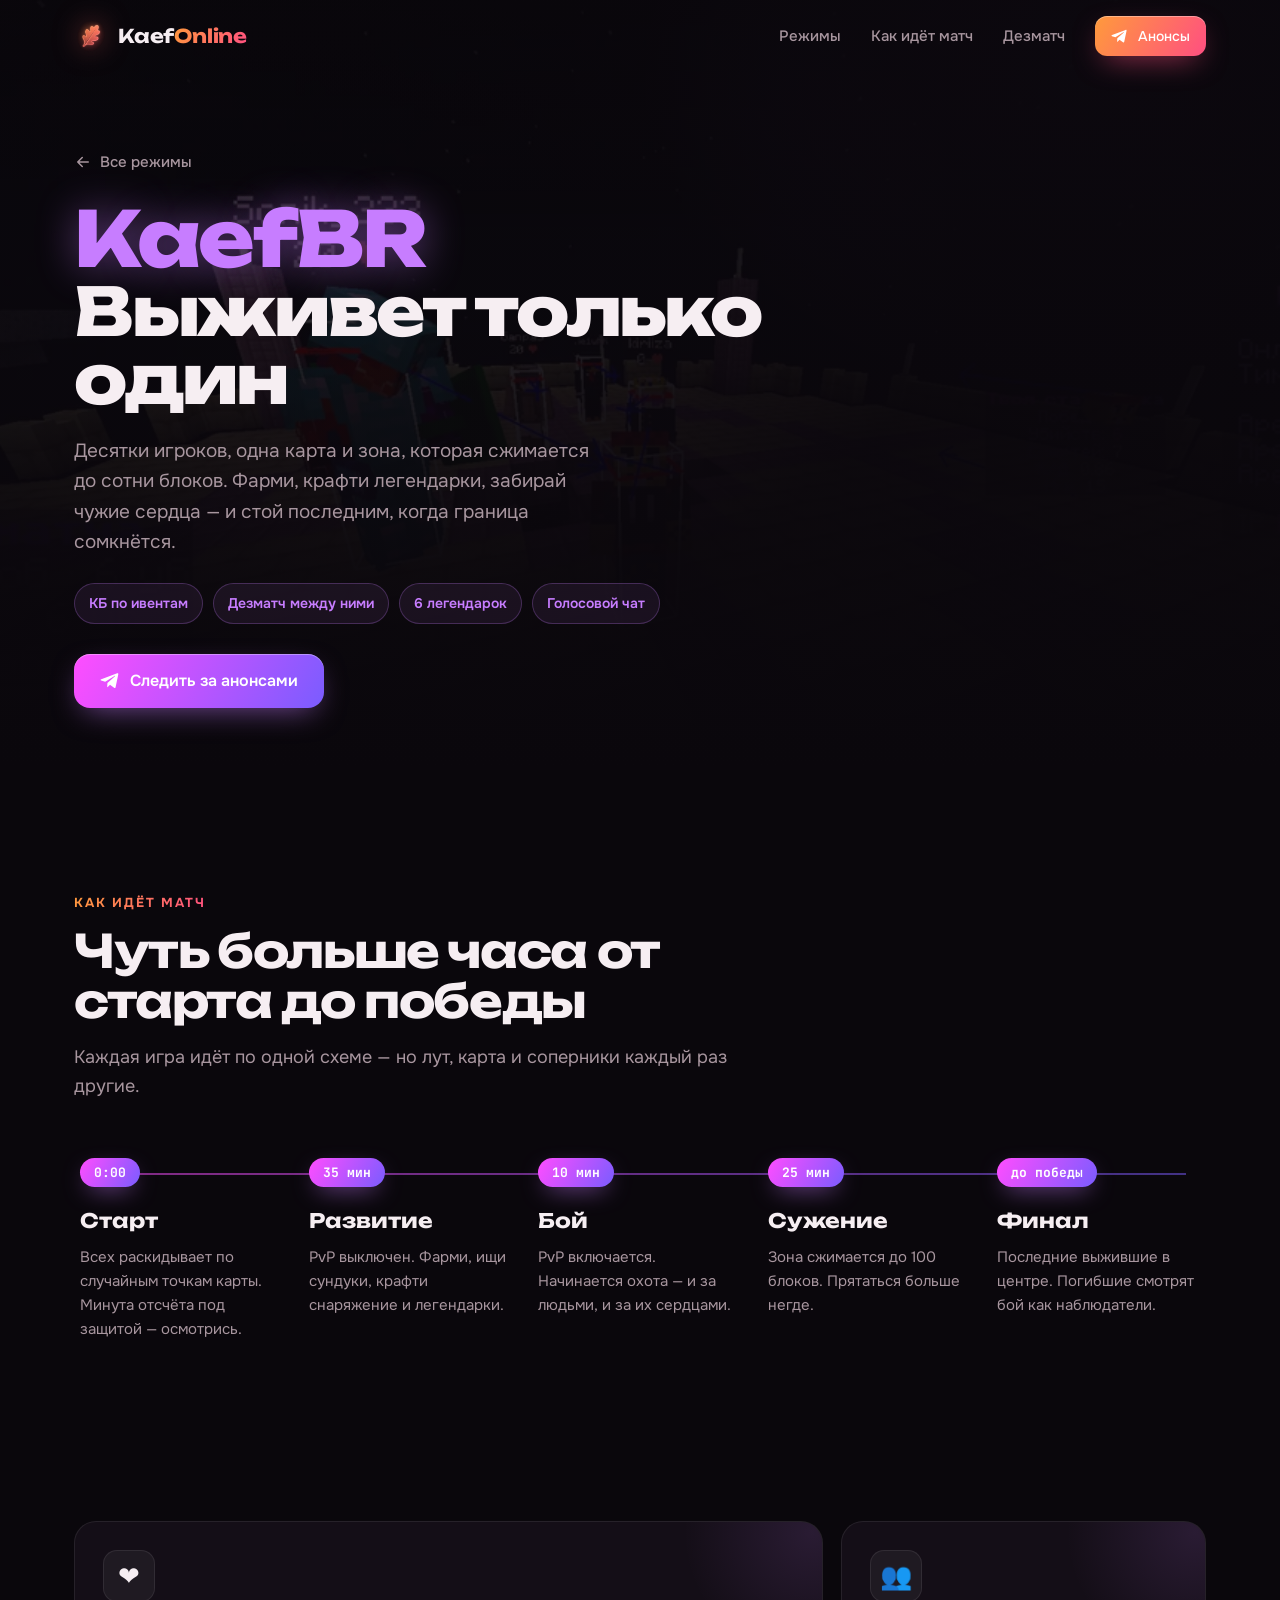
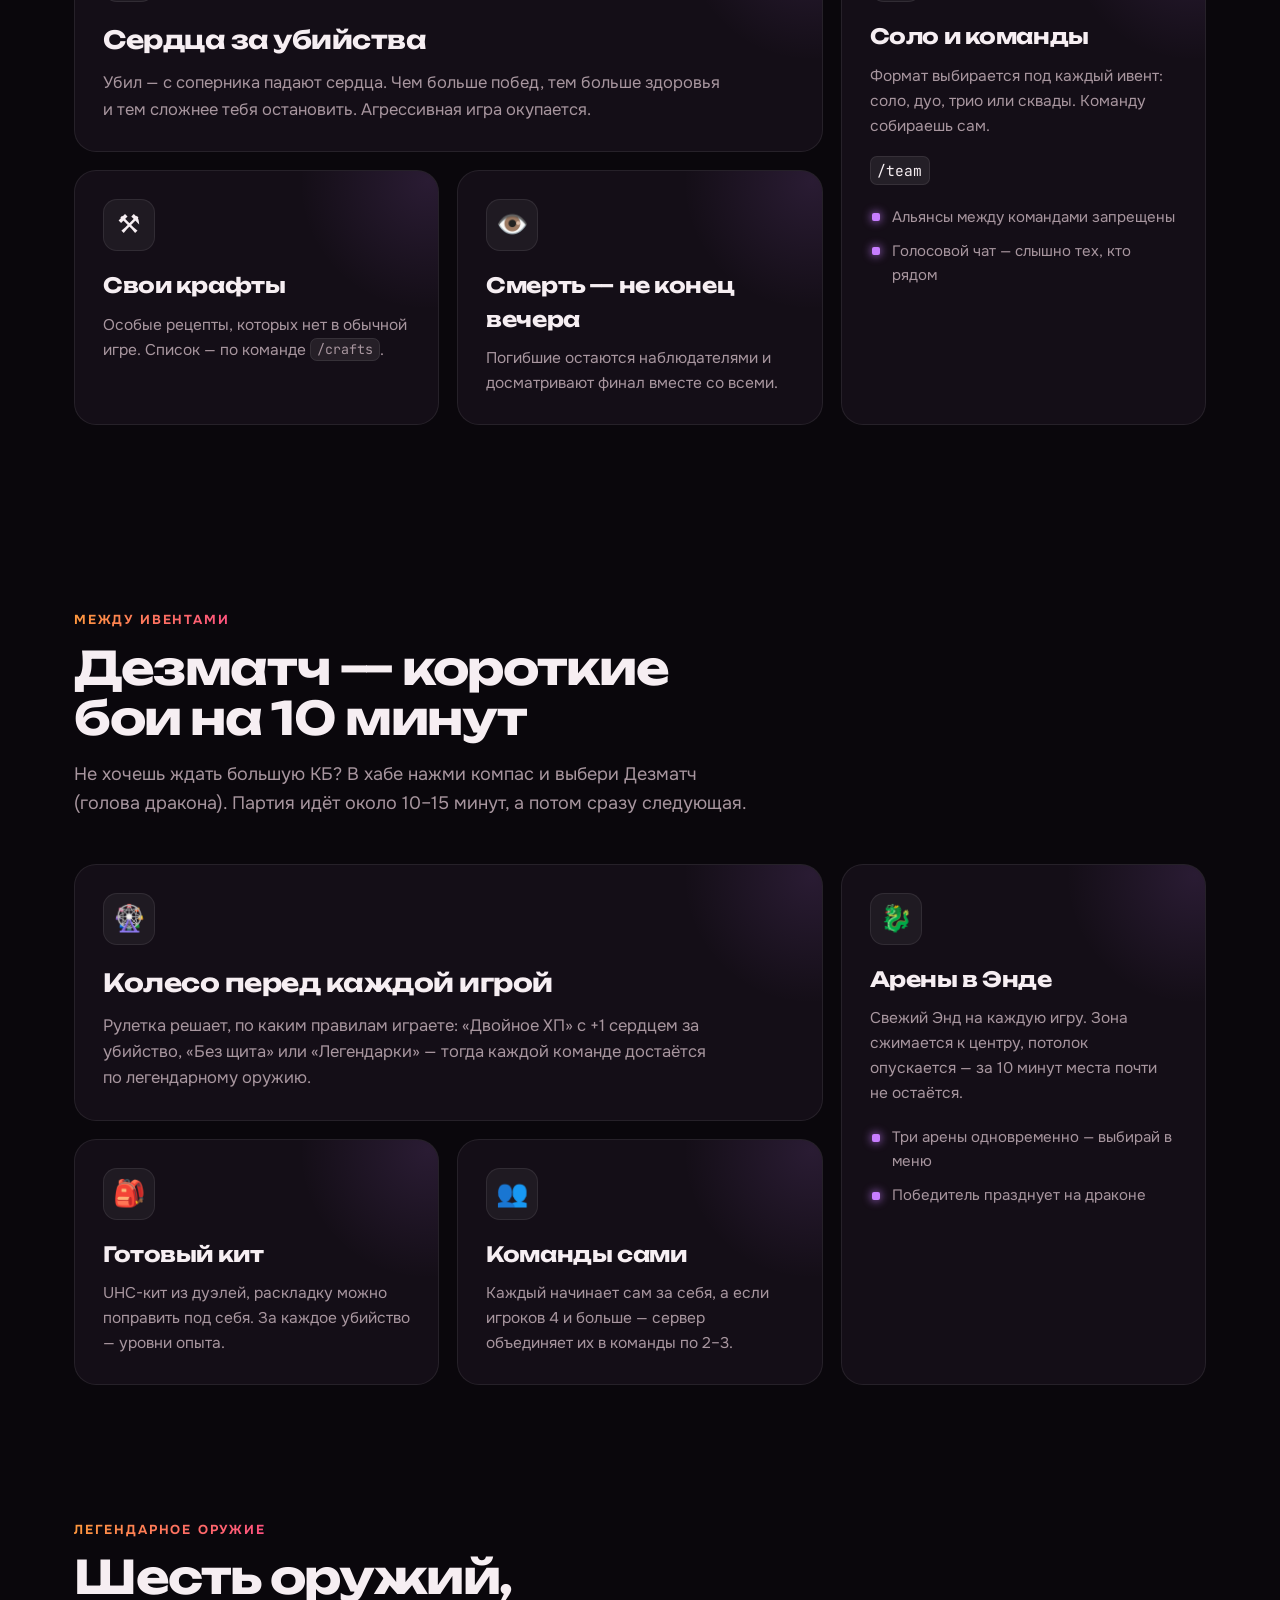
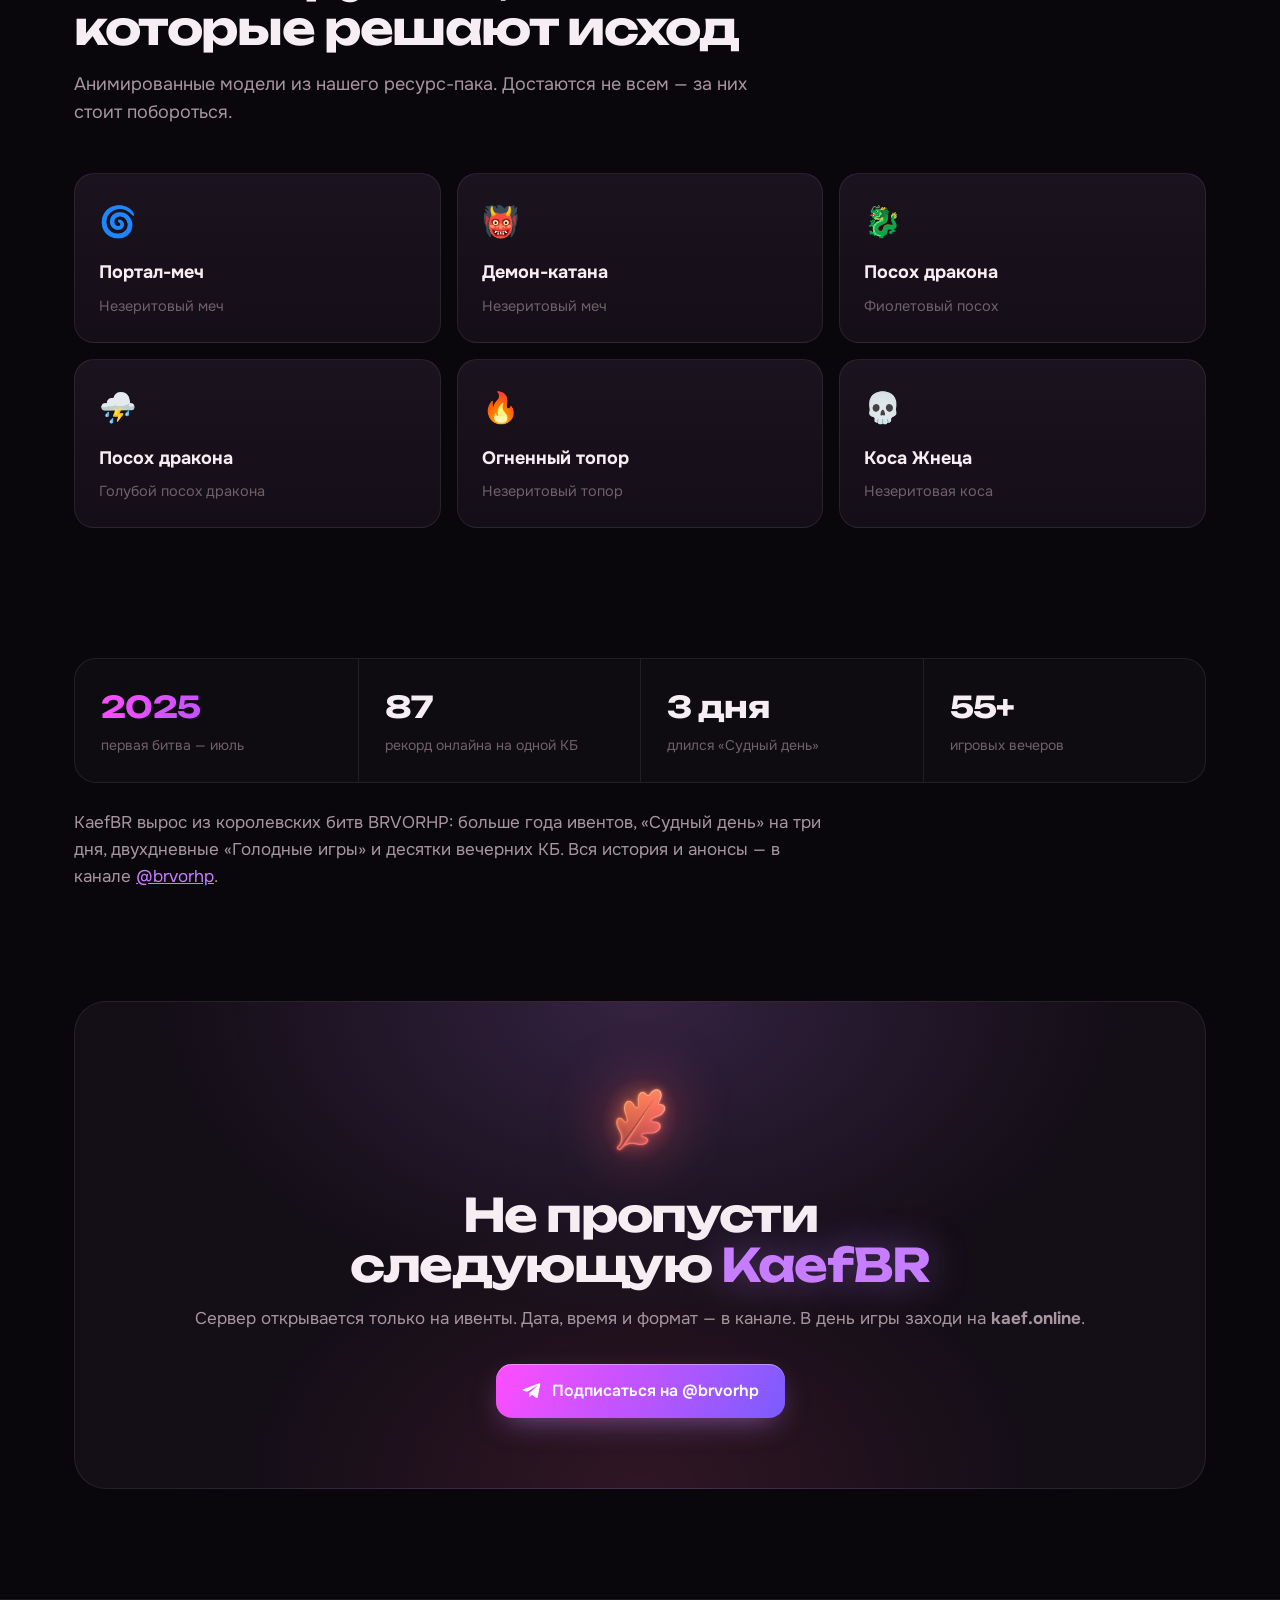
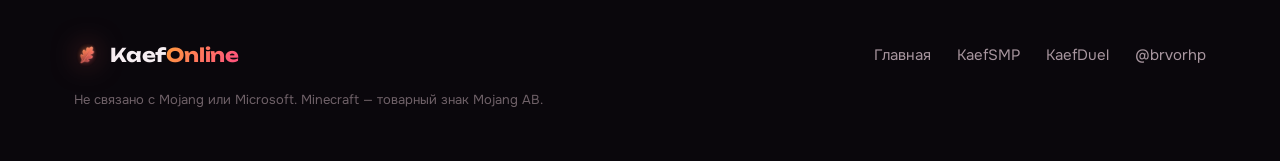
==== br.html @ d85deccd "Add KaefOnline site: home, SMP, Duel and BR pages Co-Authored-By: Claude Opus 5.5 <noreply@anthropic" ====
<!doctype html>
<html lang="ru">
<head>
<meta charset="utf-8">
<meta name="viewport" content="width=device-width, initial-scale=1, viewport-fit=cover">
<title>KaefBR — королевская битва · KaefOnline</title>
<meta name="description" content="KaefBR — королевская битва KaefOnline: десятки игроков, сужающаяся зона, сердца за убийства, легендарное оружие и свои крафты. Только по ивентам, анонсы в @brvorhp.">
<meta name="theme-color" content="#0a070c">
<meta property="og:title" content="KaefBR — королевская битва">
<meta property="og:description" content="Десятки игроков, сужающаяся зона, легендарное оружие. Анонсы ивентов в @brvorhp.">
<meta property="og:url" content="https://kaef.online/br.html">
<meta property="og:image" content="https://kaef.online/assets/shot-br.webp">
<link rel="icon" type="image/png" sizes="64x64" href="assets/favicon.png">
<link rel="apple-touch-icon" href="assets/apple-touch-icon.png">
<link rel="preconnect" href="https://fonts.googleapis.com">
<link rel="preconnect" href="https://fonts.gstatic.com" crossorigin>
<link href="https://fonts.googleapis.com/css2?family=Onest:wght@400;500;600;700&family=Unbounded:wght@500;700;800&family=JetBrains+Mono:wght@500;700&display=swap" rel="stylesheet">
<link rel="stylesheet" href="assets/site.css?v=5">
<link rel="stylesheet" href="assets/mode.css?v=5">
</head>
<body class="br-page">

<svg width="0" height="0" style="position:absolute" aria-hidden="true">
  <defs>
    <symbol id="i-tg" viewBox="0 0 24 24"><path fill="currentColor" d="M21.9 4.3 18.7 19.4c-.2 1-.9 1.3-1.8.8l-4.9-3.6-2.4 2.3c-.3.3-.5.5-1 .5l.3-5 9.1-8.2c.4-.4-.1-.6-.6-.2L6.2 13 1.4 11.5c-1-.3-1-1 .2-1.5L20.6 2.7c.9-.3 1.6.2 1.3 1.6Z"/></symbol>
    <symbol id="i-back" viewBox="0 0 24 24"><path fill="none" stroke="currentColor" stroke-width="2" stroke-linecap="round" stroke-linejoin="round" d="M19 12H5M11 6l-6 6 6 6"/></symbol>
  </defs>
</svg>

<header class="top">
  <div class="wrap">
    <a class="brand" href="./"><img src="assets/leaf-256.webp" alt="" width="34" height="34"><span class="bw">Kaef<span>Online</span></span></a>
    <nav class="nav">
      <a href="./#modes">Режимы</a>
      <a href="#match">Как идёт матч</a>
      <a href="#deathmatch">Дезматч</a>
      <a class="btn small" href="https://t.me/brvorhp"><svg><use href="#i-tg"/></svg>Анонсы</a>
    </nav>
  </div>
</header>

<main>
  <section class="mp-hero">
    <div class="mp-hero-bg" aria-hidden="true"><img src="assets/shot-br.webp" alt=""></div>
    <div class="wrap">
      <a class="back rv" href="./"><svg><use href="#i-back"/></svg>Все режимы</a>
      <h1 class="rv d1"><span class="mp-word">KaefBR</span><br>Выживет только один</h1>
      <p class="lead rv d2">Десятки игроков, одна карта и зона, которая сжимается до сотни блоков. Фарми, крафти легендарки, забирай чужие сердца — и стой последним, когда граница сомкнётся.</p>
      <div class="mp-badges rv d3">
        <span>КБ по ивентам</span><span>Дезматч между ними</span><span>6 легендарок</span><span>Голосовой чат</span>
      </div>
      <div class="cta-row hero-cta rv d4">
        <a class="btn mp-btn" href="https://t.me/brvorhp"><svg><use href="#i-tg"/></svg>Следить за анонсами</a>
      </div>
    </div>
  </section>

  <section class="mp-feats" id="match">
    <div class="wrap">
      <div class="sec-head rv">
        <span class="kicker">Как идёт матч</span>
        <h2>Чуть больше часа от старта до победы</h2>
        <p>Каждая игра идёт по одной схеме — но лут, карта и соперники каждый раз другие.</p>
      </div>
      <ol class="timeline">
        <li class="rv"><span class="t-time">0:00</span><h3>Старт</h3><p>Всех раскидывает по случайным точкам карты. Минута отсчёта под защитой — осмотрись.</p></li>
        <li class="rv d1"><span class="t-time">35 мин</span><h3>Развитие</h3><p>PvP выключен. Фарми, ищи сундуки, крафти снаряжение и легендарки.</p></li>
        <li class="rv d2"><span class="t-time">10 мин</span><h3>Бой</h3><p>PvP включается. Начинается охота — и за людьми, и за их сердцами.</p></li>
        <li class="rv d3"><span class="t-time">25 мин</span><h3>Сужение</h3><p>Зона сжимается до 100 блоков. Прятаться больше негде.</p></li>
        <li class="rv"><span class="t-time">до победы</span><h3>Финал</h3><p>Последние выжившие в центре. Погибшие смотрят бой как наблюдатели.</p></li>
      </ol>
    </div>
  </section>

  <section class="mp-feats">
    <div class="wrap">
      <div class="bento">
        <article class="b b-wide rv">
          <span class="b-emoji">❤️</span>
          <h3>Сердца за убийства</h3>
          <p>Убил — с соперника падают сердца. Чем больше побед, тем больше здоровья и тем сложнее тебя остановить. Агрессивная игра окупается.</p>
        </article>
        <article class="b b-tall rv d1">
          <span class="b-emoji">👥</span>
          <h3>Соло и команды</h3>
          <p>Формат выбирается под каждый ивент: соло, дуо, трио или сквады. Команду собираешь сам.</p>
          <div class="b-cmds"><code>/team</code></div>
          <ul class="b-list"><li>Альянсы между командами запрещены</li><li>Голосовой чат — слышно тех, кто рядом</li></ul>
        </article>
        <article class="b rv">
          <span class="b-emoji">⚒️</span>
          <h3>Свои крафты</h3>
          <p>Особые рецепты, которых нет в обычной игре. Список — по команде <code>/crafts</code>.</p>
        </article>
        <article class="b rv d1">
          <span class="b-emoji">👁️</span>
          <h3>Смерть — не конец вечера</h3>
          <p>Погибшие остаются наблюдателями и досматривают финал вместе со всеми.</p>
        </article>
      </div>
    </div>
  </section>

  <section class="mp-feats" id="deathmatch">
    <div class="wrap">
      <div class="sec-head rv">
        <span class="kicker">Между ивентами</span>
        <h2>Дезматч — короткие бои на&nbsp;10&nbsp;минут</h2>
        <p>Не хочешь ждать большую КБ? В хабе нажми компас и выбери Дезматч (голова дракона). Партия идёт около 10–15 минут, а потом сразу следующая.</p>
      </div>
      <div class="bento">
        <article class="b b-wide rv">
          <span class="b-emoji">🎡</span>
          <h3>Колесо перед каждой игрой</h3>
          <p>Рулетка решает, по каким правилам играете: «Двойное ХП» с +1 сердцем за убийство, «Без щита» или «Легендарки» — тогда каждой команде достаётся по легендарному оружию.</p>
        </article>
        <article class="b b-tall rv d1">
          <span class="b-emoji">🐉</span>
          <h3>Арены в Энде</h3>
          <p>Свежий Энд на каждую игру. Зона сжимается к центру, потолок опускается — за 10 минут места почти не остаётся.</p>
          <ul class="b-list"><li>Три арены одновременно — выбирай в меню</li><li>Победитель празднует на драконе</li></ul>
        </article>
        <article class="b rv">
          <span class="b-emoji">🎒</span>
          <h3>Готовый кит</h3>
          <p>UHC-кит из дуэлей, раскладку можно поправить под себя. За каждое убийство — уровни опыта.</p>
        </article>
        <article class="b rv d1">
          <span class="b-emoji">👥</span>
          <h3>Команды сами</h3>
          <p>Каждый начинает сам за себя, а если игроков 4 и больше — сервер объединяет их в команды по 2–3.</p>
        </article>
      </div>
    </div>
  </section>

  <section class="mp-trims" id="legend">
    <div class="wrap">
      <div class="sec-head rv">
        <span class="kicker">Легендарное оружие</span>
        <h2>Шесть оружий, которые решают исход</h2>
        <p>Анимированные модели из нашего ресурс-пака. Достаются не всем — за них стоит побороться.</p>
      </div>
      <div class="trim-grid legend-grid">
        <div class="trim rv"><span>🌀</span><h3>Портал-меч</h3><p>Незеритовый меч</p></div>
        <div class="trim rv d1"><span>👹</span><h3>Демон-катана</h3><p>Незеритовый меч</p></div>
        <div class="trim rv d2"><span>🐉</span><h3>Посох дракона</h3><p>Фиолетовый посох</p></div>
        <div class="trim rv"><span>⛈️</span><h3>Посох дракона</h3><p>Голубой посох дракона</p></div>
        <div class="trim rv d1"><span>🔥</span><h3>Огненный топор</h3><p>Незеритовый топор</p></div>
        <div class="trim rv d2"><span>💀</span><h3>Коса Жнеца</h3><p>Незеритовая коса</p></div>
      </div>
    </div>
  </section>

  <section class="mp-secrets">
    <div class="wrap">
      <ul class="facts br-facts rv">
        <li><b>2025</b><span>первая битва — июль</span></li>
        <li><b>87</b><span>рекорд онлайна на одной КБ</span></li>
        <li><b>3 дня</b><span>длился «Судный день»</span></li>
        <li><b>55+</b><span>игровых вечеров</span></li>
      </ul>
      <p class="br-history rv">KaefBR вырос из королевских битв BRVORHP: больше года ивентов, «Судный день» на три дня, двухдневные «Голодные игры» и десятки вечерних КБ. Вся история и анонсы — в канале <a href="https://t.me/brvorhp">@brvorhp</a>.</p>
    </div>
  </section>

  <section class="cta-final">
    <div class="wrap">
      <div class="cta-card mp-cta rv">
        <img src="assets/leaf-256.webp" alt="" width="96" height="96">
        <h2>Не пропусти следующую <span class="mp-word">KaefBR</span></h2>
        <p class="cta-sub">Сервер открывается только на ивенты. Дата, время и формат — в канале. В день игры заходи на <b>kaef.online</b>.</p>
        <div class="cta-row">
          <a class="btn mp-btn" href="https://t.me/brvorhp"><svg><use href="#i-tg"/></svg>Подписаться на @brvorhp</a>
        </div>
      </div>
    </div>
  </section>
</main>

<footer class="foot">
  <div class="wrap">
    <a class="brand" href="./"><img src="assets/leaf-256.webp" alt="" width="26" height="26"><span class="bw">Kaef<span>Online</span></span></a>
    <nav><a href="./">Главная</a><a href="smp.html">KaefSMP</a><a href="duel.html">KaefDuel</a><a href="https://t.me/brvorhp">@brvorhp</a></nav>
    <p>Не связано с Mojang или Microsoft. Minecraft — товарный знак Mojang AB.</p>
  </div>
</footer>

<div class="toast" role="status" aria-live="polite" data-toast>Адрес скопирован</div>
<script src="assets/site.js?v=5" defer></script>
</body>
</html>
---- assets/site.css ----
:root{
  --bg:#0a070c; --bg2:#120c14; --panel:#140e17; --panel2:#1b131f;
  --line:rgba(255,255,255,.08); --line2:rgba(255,255,255,.14);
  --text:#f6eef2; --muted:#a8969f; --dim:#6f6168;
  --c1:#ff9a3c; --c2:#ff4f81; --grad:linear-gradient(120deg,var(--c1),var(--c2));
  --smp:#7dff6a; --duel:#ffb347; --br:#c77dff;
  --r:22px; --wrap:1180px;
  --display:"Unbounded",system-ui,sans-serif; --body:"Onest",system-ui,sans-serif; --mono:"JetBrains Mono",ui-monospace,monospace;
}
*{box-sizing:border-box;margin:0;padding:0}
html{scroll-behavior:smooth;overflow-x:clip;background:var(--bg)}
body{background:var(--bg);color:var(--text);font-family:var(--body);font-size:17px;line-height:1.6;-webkit-font-smoothing:antialiased;overflow-x:clip}
img{display:block;max-width:100%}
a{color:inherit}
code{font-family:var(--mono);font-size:.86em;background:rgba(255,255,255,.07);border:1px solid var(--line);padding:.1em .45em;border-radius:7px;white-space:nowrap}
.wrap{max-width:var(--wrap);margin:0 auto;padding:0 24px}
.grad{background:var(--grad);-webkit-background-clip:text;background-clip:text;color:transparent}
::selection{background:rgba(255,79,129,.35)}

/* header */
.top{position:fixed;inset:0 0 auto;z-index:50;transition:background .3s,border-color .3s,backdrop-filter .3s;border-bottom:1px solid transparent}
.top.scrolled{background:rgba(10,7,12,.72);backdrop-filter:blur(18px) saturate(1.4);-webkit-backdrop-filter:blur(18px) saturate(1.4);border-color:var(--line)}
.top .wrap{display:flex;align-items:center;justify-content:space-between;height:72px}
.brand{display:flex;align-items:center;gap:10px;font-family:var(--display);font-weight:700;font-size:19px;text-decoration:none;letter-spacing:-.01em}
.brand .bw{display:inline}
.brand .bw span{background:var(--grad);-webkit-background-clip:text;background-clip:text;color:transparent}
.brand img{filter:drop-shadow(0 0 14px rgba(255,110,100,.55))}
.nav{display:flex;align-items:center;gap:30px}
.nav a{text-decoration:none;color:var(--muted);font-weight:500;font-size:15px;transition:color .2s}
.nav a:hover{color:var(--text)}
.nav a.btn{color:#fff}

/* buttons */
.btn{--h:54px;display:inline-flex;align-items:center;justify-content:center;gap:10px;height:var(--h);padding:0 26px;border-radius:16px;border:0;cursor:pointer;
  font:600 16px var(--body);color:#fff;text-decoration:none;background:var(--grad);position:relative;isolation:isolate;
  box-shadow:0 10px 30px -10px rgba(255,79,129,.7),inset 0 1px 0 rgba(255,255,255,.35);transition:transform .2s,box-shadow .2s}
.btn:hover{transform:translateY(-2px);box-shadow:0 16px 40px -12px rgba(255,79,129,.9),inset 0 1px 0 rgba(255,255,255,.35)}
.btn svg{width:20px;height:20px}
.btn.small{--h:40px;padding:0 16px;border-radius:12px;font-size:14px}
.btn.small svg{width:17px;height:17px}
.btn.ghost{background:rgba(255,255,255,.05);box-shadow:inset 0 0 0 1px var(--line2);backdrop-filter:blur(8px)}
.btn.ghost:hover{background:rgba(255,255,255,.09);box-shadow:inset 0 0 0 1px rgba(255,255,255,.25)}

/* hero */
.hero{position:relative;isolation:isolate;padding:150px 0 70px;overflow:hidden}
.hero-bg{position:absolute;inset:0;z-index:-1;pointer-events:none}
.aurora{position:absolute;width:1100px;height:1100px;left:50%;top:-420px;transform:translateX(-10%);border-radius:50%;
  background:conic-gradient(from 0deg,rgba(255,154,60,.0),rgba(255,154,60,.32),rgba(255,79,129,.38),rgba(199,125,255,.22),rgba(255,154,60,.0) 70%);
  filter:blur(80px);opacity:.95;animation:spin 28s linear infinite}
.pixels{position:absolute;inset:0;
  background-image:linear-gradient(rgba(255,255,255,.035) 1px,transparent 1px),linear-gradient(90deg,rgba(255,255,255,.035) 1px,transparent 1px);
  background-size:40px 40px;mask-image:radial-gradient(ellipse 70% 60% at 65% 30%,#000 10%,transparent 70%);-webkit-mask-image:radial-gradient(ellipse 70% 60% at 65% 30%,#000 10%,transparent 70%)}
@keyframes spin{to{transform:translateX(-10%) rotate(360deg)}}

.hero-grid{display:grid;grid-template-columns:minmax(0,1.05fr) minmax(0,.95fr);gap:40px;align-items:center}
.eyebrow{display:inline-flex;align-items:center;gap:10px;padding:8px 16px 8px 12px;border-radius:99px;background:rgba(255,255,255,.05);border:1px solid var(--line);font-size:14px;color:var(--muted);font-weight:500}
.dot{width:9px;height:9px;border-radius:50%;background:var(--dim);flex:none;transition:background .3s}
.dot.on{background:var(--smp);box-shadow:0 0 0 0 rgba(125,255,106,.6);animation:pulse 2s infinite}
.dot.off{background:#ff6b6b}
@keyframes pulse{70%{box-shadow:0 0 0 9px rgba(125,255,106,0)}100%{box-shadow:0 0 0 0 rgba(125,255,106,0)}}
h1{font-family:var(--display);font-weight:800;font-size:clamp(42px,6.2vw,84px);line-height:1.02;letter-spacing:-.035em;margin:22px 0 22px}
.lead{font-size:clamp(17px,1.5vw,19px);color:var(--muted);max-width:540px}

.ip{display:flex;flex-wrap:wrap;gap:14px;margin-top:34px;align-items:stretch}
.ip-box{display:grid;grid-template-columns:auto auto;grid-template-rows:auto auto;column-gap:22px;align-items:center;text-align:left;cursor:pointer;
  padding:12px 12px 12px 22px;border-radius:18px;background:linear-gradient(var(--panel),var(--panel)) padding-box,var(--grad) border-box;border:1.5px solid transparent;
  color:var(--text);font-family:var(--body);box-shadow:0 20px 50px -25px rgba(255,79,129,.8);transition:transform .2s}
.ip-box:hover{transform:translateY(-2px)}
.ip-label{grid-column:1;font-size:12px;letter-spacing:.08em;text-transform:uppercase;color:var(--dim);font-weight:600}
.ip-value{grid-column:1;font-family:var(--mono);font-weight:700;font-size:24px;letter-spacing:-.01em}
.ip-btn{grid-column:2;grid-row:1/3;display:inline-flex;align-items:center;gap:8px;height:46px;padding:0 16px;border-radius:12px;background:rgba(255,255,255,.07);font-weight:600;font-size:15px;transition:background .2s}
.ip-box:hover .ip-btn{background:rgba(255,255,255,.12)}
.ip-btn svg{width:18px;height:18px}
.ic-ok{display:none;color:var(--smp)}
.copied .ic-ok{display:block}.copied .ic-copy{display:none}
.ip .btn.ghost{height:auto;min-height:54px}
.hero-note{margin-top:18px;font-size:14px;color:var(--dim)}
.hero-note b{color:var(--muted);font-weight:600}

/* hero visual */
.hero-visual{position:relative;min-height:520px;display:grid;place-items:center}
.leaf-stage{position:relative;width:min(480px,100%);aspect-ratio:1}
.leaf{position:absolute;inset:6%;width:88%;height:88%;object-fit:contain;filter:drop-shadow(0 30px 60px rgba(255,79,129,.35));animation:float 7s ease-in-out infinite}
@keyframes float{50%{transform:translateY(-14px) rotate(-3deg)}}
.ring{position:absolute;inset:0;border-radius:50%;border:1px solid rgba(255,255,255,.07)}
.r2{inset:12%;border-color:rgba(255,154,60,.14)}
.r3{inset:26%;border-style:dashed;border-color:rgba(255,79,129,.16);animation:spin2 40s linear infinite}
@keyframes spin2{to{transform:rotate(360deg)}}
.orb{position:absolute;width:14px;height:14px;border-radius:50%;top:50%;left:50%;margin:-7px;offset-rotate:0deg}
.o-smp{background:var(--smp);box-shadow:0 0 18px var(--smp);animation:orbit 14s linear infinite}
.o-duel{background:var(--duel);box-shadow:0 0 18px var(--duel);animation:orbit 14s linear infinite -4.67s}
.o-br{background:var(--br);box-shadow:0 0 18px var(--br);animation:orbit 14s linear infinite -9.33s}
@keyframes orbit{from{transform:rotate(0) translateX(min(240px,47vw)) rotate(0)}to{transform:rotate(360deg) translateX(min(240px,47vw)) rotate(-360deg)}}

.mc-entry{position:absolute;left:50%;bottom:8px;transform:translateX(-50%);width:min(470px,100%);display:flex;gap:12px;padding:10px 12px;
  background:rgba(14,10,16,.82);border:1px solid var(--line2);border-radius:14px;backdrop-filter:blur(14px);-webkit-backdrop-filter:blur(14px);
  box-shadow:0 30px 60px -20px rgba(0,0,0,.8);transition:transform .25s ease-out;will-change:transform}
.mc-icon{width:56px;height:56px;border-radius:6px;image-rendering:auto;background:#000;flex:none}
.mc-text{min-width:0;flex:1;font-family:var(--mono);font-size:13px;line-height:1.45}
.mc-row{display:flex;justify-content:space-between;gap:10px;align-items:center}
.mc-name{color:#fff;font-weight:700}
.mc-players{display:flex;align-items:center;gap:8px;color:#aaa;font-size:12px;white-space:nowrap}
.bars{display:inline-flex;align-items:flex-end;gap:1.5px;height:12px}
.bars b{width:3px;background:#3a3a3a}
.bars b:nth-child(1){height:3px}.bars b:nth-child(2){height:5px}.bars b:nth-child(3){height:7px}.bars b:nth-child(4){height:9px}.bars b:nth-child(5){height:12px}
.bars.on b{background:#5cff5c}
.bars.off b{background:#3a3a3a}.bars.off b:last-child{background:#ff5555}
.mc-motd{white-space:nowrap;overflow:hidden;text-overflow:ellipsis}
.m-grad{background:var(--grad);-webkit-background-clip:text;background-clip:text;color:transparent;font-weight:700}
.m-dim{color:#555}.m-gray{color:#aaa}.m-smp{color:var(--smp)}.m-duel{color:var(--duel)}.m-br{color:var(--br)}

.facts{list-style:none;display:grid;grid-template-columns:repeat(4,minmax(0,1fr));margin-top:56px;border:1px solid var(--line);border-radius:var(--r);background:rgba(255,255,255,.025);overflow:hidden}
.facts li{padding:24px 26px;border-left:1px solid var(--line)}
.facts li:first-child{border-left:0}
.facts b{display:block;font-family:var(--display);font-size:30px;font-weight:700;letter-spacing:-.02em}
.facts li:first-child b{background:var(--grad);-webkit-background-clip:text;background-clip:text;color:transparent}
.facts span{color:var(--dim);font-size:14px}

/* sections */
section{position:relative}
.sec-head{max-width:680px;margin-bottom:46px}
.kicker{display:inline-block;font-size:13px;letter-spacing:.14em;text-transform:uppercase;font-weight:700;background:var(--grad);-webkit-background-clip:text;background-clip:text;color:transparent;margin-bottom:12px}
h2{font-family:var(--display);font-weight:700;font-size:clamp(30px,3.6vw,46px);line-height:1.1;letter-spacing:-.03em}
.sec-head p{color:var(--muted);margin-top:16px;font-size:18px}
.modes,.join,.faq{padding:110px 0}

/* modes */
.mode-grid{display:grid;grid-template-columns:repeat(3,minmax(0,1fr));gap:22px}
.mode{--c:var(--smp);position:relative;isolation:isolate;border-radius:var(--r);border:1px solid transparent;overflow:hidden;transform:translateZ(0);
  background:linear-gradient(var(--panel),var(--panel)) padding-box,linear-gradient(160deg,color-mix(in srgb,var(--c) 55%,transparent),var(--line) 45%) border-box;transition:transform .35s,box-shadow .35s}
.m-duel-card{--c:var(--duel)}.m-br-card{--c:var(--br)}
.mode:hover{transform:translateY(-6px);box-shadow:0 30px 70px -30px color-mix(in srgb,var(--c) 55%,transparent)}
.mode:hover{background:linear-gradient(var(--panel),var(--panel)) padding-box,linear-gradient(160deg,var(--c),var(--line) 50%) border-box}
.mode-shot{position:relative;aspect-ratio:16/10;overflow:hidden;border-radius:calc(var(--r) - 1px) calc(var(--r) - 1px) 0 0}
.mode-shot img{width:100%;height:100%;object-fit:cover;transform:scale(1.04);transition:transform .8s}
.mode:hover .mode-shot img{transform:scale(1.1)}
.mode-shot::after{content:"";position:absolute;inset:0;background:linear-gradient(180deg,transparent 35%,var(--panel) 98%),linear-gradient(0deg,color-mix(in srgb,var(--c) 14%,transparent),transparent)}
.mode-body{position:relative;padding:4px 26px 28px;margin-top:-34px}
.mode-top{display:flex;justify-content:space-between;align-items:center;gap:12px}
.mode h3{font-family:var(--display);font-size:26px;font-weight:700;letter-spacing:-.02em;color:var(--c);text-shadow:0 0 30px color-mix(in srgb,var(--c) 45%,transparent)}
.chip{font-size:12px;font-weight:600;padding:5px 11px;border-radius:99px;white-space:nowrap}
.chip.on{background:rgba(125,255,106,.1);color:var(--smp);border:1px solid rgba(125,255,106,.25)}
.chip.event{background:rgba(199,125,255,.12);color:var(--br);border:1px solid rgba(199,125,255,.3)}
.mode-tag{color:var(--text);font-weight:600;margin:6px 0 16px}
.mode ul{list-style:none;display:grid;gap:10px}
.mode li{position:relative;padding-left:22px;color:var(--muted);font-size:15.5px;line-height:1.5}
.mode li::before{content:"";position:absolute;left:2px;top:.55em;width:8px;height:8px;border-radius:2px;background:var(--c);box-shadow:0 0 10px var(--c)}
.mode li a{color:var(--c)}
.mode-more{display:inline-flex;align-items:center;gap:6px;margin-top:20px;color:var(--c);font-weight:600;font-size:15px;text-decoration:none;transition:gap .25s}
.mode:has(.mode-more){cursor:pointer}
.mode:has(.mode-more):hover .mode-more{gap:12px}
.mode-more:focus-visible{outline:none}
.mode:has(.mode-more:focus-visible){outline:2px solid var(--c);outline-offset:3px}

/* hub */
.hub{padding:30px 0 20px}
.hub-grid{display:grid;grid-template-columns:minmax(0,1.15fr) minmax(0,.85fr);gap:56px;align-items:center}
.hub-shot{position:relative;border-radius:var(--r);overflow:hidden;border:1px solid var(--line);box-shadow:0 40px 90px -40px rgba(255,79,129,.45)}
.hub-shot img{width:100%;height:auto;aspect-ratio:16/9;object-fit:cover}
.hub-shot::after{content:"";position:absolute;inset:0;background:linear-gradient(90deg,transparent 60%,rgba(10,7,12,.55))}
.hub-copy p{color:var(--muted);margin:18px 0 24px;font-size:18px}
.cmds{display:flex;flex-wrap:wrap;gap:10px}
.cmds code{font-size:14px;padding:8px 12px;border-radius:10px}

/* join */
.steps{list-style:none;display:grid;grid-template-columns:repeat(4,minmax(0,1fr));gap:18px;counter-reset:s}
.steps li{position:relative;padding:28px 24px;border-radius:var(--r);background:linear-gradient(180deg,var(--panel2),var(--panel));border:1px solid var(--line)}
.steps li:not(:last-child)::after{content:"";position:absolute;top:46px;right:-14px;width:10px;height:10px;border-top:2px solid var(--dim);border-right:2px solid var(--dim);transform:rotate(45deg);z-index:2}
.num{font-family:var(--display);font-weight:800;font-size:44px;line-height:1;background:var(--grad);-webkit-background-clip:text;background-clip:text;color:transparent;opacity:.9}
.steps h3{font-size:18px;font-weight:700;margin:16px 0 8px}
.steps p{color:var(--muted);font-size:15px}
.inline-copy{font:700 .92em var(--mono);color:var(--text);background:rgba(255,79,129,.14);border:1px solid rgba(255,79,129,.35);padding:.1em .5em;border-radius:7px;cursor:pointer}
.inline-copy:hover{background:rgba(255,79,129,.24)}

/* features */
.feats{padding:0 0 30px}
.feat-grid{display:grid;grid-template-columns:repeat(4,minmax(0,1fr));gap:18px}
.feat{padding:26px;border-radius:var(--r);border:1px solid var(--line);background:rgba(255,255,255,.02);transition:background .3s,border-color .3s}
.feat:hover{background:rgba(255,255,255,.04);border-color:var(--line2)}
.feat svg{width:30px;height:30px;color:var(--c1);margin-bottom:16px}
.feat:nth-child(2) svg{color:var(--smp)}.feat:nth-child(3) svg{color:var(--duel)}.feat:nth-child(4) svg{color:var(--c2)}
.feat h3{font-size:17px;font-weight:700;margin-bottom:8px}
.feat p{color:var(--muted);font-size:15px}

/* tiers teaser */
.tiers{padding:90px 0 0}
.tier-card{position:relative;display:grid;grid-template-columns:minmax(0,1fr) minmax(0,1fr);gap:40px;align-items:center;padding:48px;border-radius:28px;overflow:hidden;
  background:radial-gradient(120% 140% at 100% 0%,rgba(255,179,71,.16),transparent 55%),var(--panel);border:1px solid var(--line)}
.tier-copy p{color:var(--muted);margin-top:16px;font-size:17px;max-width:440px}
.tier-ranks{display:grid;grid-template-columns:repeat(5,minmax(0,1fr));gap:10px}
.tier-ranks span{display:grid;place-items:center;height:58px;border-radius:14px;font:800 17px var(--display);letter-spacing:-.01em;border:1px solid var(--line)}
.t1{color:#ff5b5b;background:rgba(255,91,91,.12)}.t2{color:#ff9f40;background:rgba(255,159,64,.12)}.t3{color:#ffd84d;background:rgba(255,216,77,.1)}
.t4{color:#7dd3ff;background:rgba(125,211,255,.1)}.t5{color:#b8b8c8;background:rgba(184,184,200,.08)}
.tier-ranks .lt{opacity:.6}
.tier-ranks span:hover{transform:translateY(-3px);transition:transform .2s}

/* faq */
.faq-wrap{display:grid;grid-template-columns:minmax(0,.8fr) minmax(0,1.2fr);gap:50px;align-items:start}
.qa{display:grid;gap:12px}
details{border:1px solid var(--line);border-radius:18px;background:var(--panel);transition:border-color .3s}
details[open]{border-color:rgba(255,79,129,.35)}
summary{list-style:none;cursor:pointer;padding:20px 24px;font-weight:600;font-size:17px;display:flex;justify-content:space-between;gap:16px;align-items:center}
summary::-webkit-details-marker{display:none}
summary::after{content:"";width:12px;height:12px;flex:none;border-right:2px solid var(--muted);border-bottom:2px solid var(--muted);transform:rotate(45deg) translate(-3px,-3px);transition:transform .3s}
details[open] summary::after{transform:rotate(225deg) translate(-3px,-3px)}
details p{padding:0 24px 22px;color:var(--muted)}
details a{color:var(--c1)}

/* final cta */
.cta-final{padding:30px 0 110px}
.cta-card{position:relative;text-align:center;padding:70px 30px;border-radius:32px;overflow:hidden;border:1px solid var(--line);
  background:radial-gradient(60% 90% at 50% 0%,rgba(255,79,129,.28),transparent 70%),radial-gradient(50% 80% at 50% 100%,rgba(255,154,60,.18),transparent 70%),var(--panel)}
.cta-card img{margin:0 auto 22px;filter:drop-shadow(0 0 30px rgba(255,90,110,.6));animation:float 7s ease-in-out infinite}
.cta-card h2{max-width:720px;margin:0 auto}
.cta-row{display:flex;justify-content:center;flex-wrap:wrap;gap:14px;margin-top:32px}

/* footer */
.foot{border-top:1px solid var(--line);padding:40px 0 50px}
.foot .wrap{display:flex;flex-wrap:wrap;align-items:center;justify-content:space-between;gap:20px}
.foot nav{display:flex;gap:26px}
.foot nav a{color:var(--muted);text-decoration:none;font-size:15px}
.foot nav a:hover{color:var(--text)}
.foot p{width:100%;color:var(--dim);font-size:13px}

/* toast */
.toast{position:fixed;left:50%;bottom:28px;transform:translate(-50%,30px);opacity:0;pointer-events:none;z-index:100;
  padding:13px 22px;border-radius:14px;background:#1d1520;border:1px solid rgba(125,255,106,.35);color:var(--text);font-weight:600;font-size:15px;
  box-shadow:0 20px 50px -15px rgba(0,0,0,.8);transition:opacity .3s,transform .3s}
.toast.show{opacity:1;transform:translate(-50%,0)}

/* reveal */
.rv{opacity:0;transform:translateY(24px);transition:opacity .8s cubic-bezier(.2,.7,.2,1),transform .8s cubic-bezier(.2,.7,.2,1)}
.rv.in{opacity:1;transform:none}
.d1{transition-delay:.08s}.d2{transition-delay:.16s}.d3{transition-delay:.24s}.d4{transition-delay:.32s}

/* responsive */
@media (max-width:1020px){
  .hero-grid{grid-template-columns:minmax(0,1fr)}
  .hero-visual{min-height:440px;order:-1;margin-top:-20px}
  .leaf-stage{width:min(360px,80%)}
  .mode-grid{grid-template-columns:minmax(0,1fr)}
  .mode{display:grid;grid-template-columns:minmax(0,.9fr) minmax(0,1.1fr)}
  .mode-shot{aspect-ratio:auto;min-height:100%}
  .mode-shot::after{background:linear-gradient(90deg,transparent 45%,var(--panel) 99%)}
  .mode-body{margin:0;padding:26px}
  .hub-grid,.faq-wrap,.tier-card{grid-template-columns:minmax(0,1fr)}
  .steps,.feat-grid{grid-template-columns:repeat(2,minmax(0,1fr))}
  .steps li:nth-child(2)::after{display:none}
}
@media (max-width:760px){
  body{font-size:16px}
  .wrap{padding:0 16px}
  .nav a:not(.btn){display:none}
  .hero{padding:110px 0 50px}
  .hero-visual{min-height:390px}
  .leaf-stage{width:min(300px,78%)}
  .mc-entry{bottom:0}
  .mc-icon{width:48px;height:48px}
  .mc-text{font-size:11.5px}
  .facts{grid-template-columns:repeat(2,minmax(0,1fr))}
  .facts li:nth-child(3){border-left:0}
  .facts li:nth-child(n+3){border-top:1px solid var(--line)}
  .facts li{padding:18px}
  .facts b{font-size:24px}
  .ip-box{width:100%;grid-template-columns:minmax(0,1fr) auto}
  .ip-value{font-size:21px}
  .ip-btn span{display:none}
  .ip .btn.ghost{width:100%}
  .mode{display:block}
  .mode-shot{aspect-ratio:16/9;min-height:0}
  .mode-shot::after{background:linear-gradient(180deg,transparent 35%,var(--panel) 98%)}
  .mode-body{margin-top:-30px;padding:4px 20px 24px}
  .modes,.join,.faq{padding:80px 0}
  .steps,.feat-grid{grid-template-columns:minmax(0,1fr)}
  .steps li::after{display:none}
  .tier-card{padding:30px 22px}
  .tier-ranks span{height:46px;font-size:14px;border-radius:11px}
  .cta-card{padding:50px 20px}
  .foot nav{gap:18px}
}
@media (prefers-reduced-motion:reduce){
  *,*::before,*::after{animation:none!important;transition:none!important}
  .rv{opacity:1;transform:none}
}
---- assets/mode.css ----
/* Mode pages (SMP, Duel, BR): same base as site.css, the accent comes from the body class */
.smp-page{--acc:#7dff6a;--acc-rgb:125,255,106;--acc-a:#5ee85a;--acc-b:#22c3a0}
.duel-page{--acc:#ffb347;--acc-rgb:255,179,71;--acc-a:#ffca0a;--acc-b:#ec2124}
.br-page{--acc:#c77dff;--acc-rgb:199,125,255;--acc-a:#ff4dff;--acc-b:#7a5cff}
.mp-word{color:var(--acc);text-shadow:0 0 40px rgba(var(--acc-rgb),.45)}

.mp-hero{position:relative;isolation:isolate;padding:150px 0 90px;overflow:hidden}
.mp-hero-bg{position:absolute;inset:0;z-index:-1}
.mp-hero-bg img{width:100%;height:100%;object-fit:cover;opacity:.55;filter:saturate(1.1)}
.mp-hero-bg::after{content:"";position:absolute;inset:0;
  background:radial-gradient(80% 70% at 20% 30%,rgba(10,7,12,.35),rgba(10,7,12,.92) 70%),linear-gradient(180deg,rgba(10,7,12,.2),var(--bg) 96%),
  radial-gradient(50% 60% at 85% 10%,rgba(var(--acc-rgb),.18),transparent 70%)}
.back{display:inline-flex;align-items:center;gap:8px;color:var(--muted);text-decoration:none;font-weight:500;font-size:15px;margin-bottom:26px}
.back svg{width:18px;height:18px}
.back:hover{color:var(--text)}
.mp-hero h1{font-size:clamp(36px,5.2vw,68px);margin:0 0 22px;max-width:900px}
.mp-hero h1 .mp-word{font-size:1.15em}
.mp-badges{display:flex;flex-wrap:wrap;gap:10px;margin-top:26px}
.mp-badges span{padding:8px 14px;border-radius:99px;font-size:14px;font-weight:600;color:var(--acc);background:rgba(var(--acc-rgb),.08);border:1px solid rgba(var(--acc-rgb),.25)}
.smp-page .ip-box{background:linear-gradient(var(--panel),var(--panel)) padding-box,linear-gradient(120deg,var(--acc-a),var(--acc-b)) border-box;box-shadow:0 20px 50px -25px rgba(var(--acc-rgb),.6)}

.mp-feats{padding:90px 0}
.bento{display:grid;grid-template-columns:repeat(3,minmax(0,1fr));gap:18px;grid-auto-flow:dense}
.b{position:relative;padding:28px;border-radius:var(--r);background:var(--panel);border:1px solid var(--line);overflow:hidden;transition:transform .3s,border-color .3s}
.b:hover{transform:translateY(-4px);border-color:rgba(var(--acc-rgb),.3)}
.b::after{content:"";position:absolute;width:260px;height:260px;right:-120px;top:-120px;border-radius:50%;background:radial-gradient(circle,rgba(var(--acc-rgb),.12),transparent 70%);pointer-events:none}
.b-wide{grid-column:span 2}
.b-tall{grid-row:span 2}
.b-emoji{display:grid;place-items:center;width:52px;height:52px;border-radius:14px;font-size:26px;background:rgba(255,255,255,.05);border:1px solid var(--line);margin-bottom:18px}
.b h3{font-family:var(--display);font-size:21px;font-weight:700;letter-spacing:-.02em;margin-bottom:10px}
.b p{color:var(--muted);font-size:15.5px}
.b-wide h3{font-size:25px}
.b-wide p{font-size:16.5px;max-width:620px}
.b-cmds{display:flex;flex-wrap:wrap;gap:8px;margin-top:18px}
.tag{font-size:13px;color:var(--acc);background:rgba(var(--acc-rgb),.08);border:1px solid rgba(var(--acc-rgb),.22);padding:6px 12px;border-radius:99px}
.b-list{list-style:none;display:grid;gap:10px;margin-top:20px}
.b-list li{position:relative;padding-left:22px;color:var(--muted);font-size:15px}
.b-list li::before{content:"";position:absolute;left:2px;top:.55em;width:8px;height:8px;border-radius:2px;background:var(--acc);box-shadow:0 0 10px var(--acc)}
.b-drone{background:radial-gradient(90% 120% at 100% 100%,rgba(var(--acc-rgb),.12),transparent 60%),var(--panel)}

.mp-trims{padding:40px 0 90px}
.trim-grid{display:grid;grid-template-columns:repeat(4,minmax(0,1fr));gap:16px}
.trim{padding:24px;border-radius:20px;background:linear-gradient(180deg,var(--panel2),var(--panel));border:1px solid var(--line);transition:transform .3s,border-color .3s}
.trim:hover{transform:translateY(-4px);border-color:var(--line2)}
.trim span{font-size:30px;display:block;margin-bottom:12px}
.trim h3{font-size:18px;font-weight:700;margin-bottom:8px}
.trim p{color:var(--muted);font-size:14.5px;line-height:1.55}

.mp-secrets{padding:40px 0 80px}
.secrets-grid{display:grid;grid-template-columns:minmax(0,.75fr) minmax(0,1.25fr);gap:50px;align-items:start}
.secrets{list-style:none;display:grid;grid-template-columns:repeat(2,minmax(0,1fr));gap:14px}
.secrets li{padding:20px 22px;border-radius:18px;border:1px solid var(--line);background:rgba(255,255,255,.02)}
.secrets b{display:block;font-size:16px;margin-bottom:6px}
.secrets b::before{content:"✦ ";color:var(--acc)}
.secrets span{color:var(--muted);font-size:14.5px}

.mp-rules{padding:0 0 40px}
.note{padding:28px 30px;border-radius:var(--r);border:1px solid rgba(255,179,71,.3);background:rgba(255,179,71,.06)}
.note h3{font-size:18px;margin-bottom:8px;color:var(--duel)}
.note p{color:var(--muted)}

.mp-cta{background:radial-gradient(60% 90% at 50% 0%,rgba(var(--acc-rgb),.18),transparent 70%),radial-gradient(50% 80% at 50% 100%,rgba(255,79,129,.12),transparent 70%),var(--panel)}
.cta-sub{color:var(--muted);margin-top:14px}
.mp-btn{background:linear-gradient(120deg,var(--acc-a),var(--acc-b));box-shadow:0 10px 30px -10px rgba(var(--acc-rgb),.6),inset 0 1px 0 rgba(255,255,255,.35)}

@media (max-width:1020px){
  .bento{grid-template-columns:repeat(2,minmax(0,1fr))}
  .b-tall{grid-row:auto}
  .trim-grid{grid-template-columns:repeat(2,minmax(0,1fr))}
  .secrets-grid{grid-template-columns:minmax(0,1fr)}
}
@media (max-width:760px){
  .mp-hero{padding:110px 0 60px}
  .bento,.secrets{grid-template-columns:minmax(0,1fr)}
  .b-wide{grid-column:auto}
  .b{padding:22px}
  .trim-grid{grid-template-columns:minmax(0,1fr)}
  .mp-feats{padding:60px 0}
}

/* Duel: kits and ranks */
.kits{display:flex;flex-wrap:wrap;gap:12px}
.kits span{padding:14px 22px;border-radius:14px;font:700 16px var(--display);letter-spacing:-.01em;background:var(--panel);border:1px solid var(--line);
  transition:transform .25s,border-color .25s,color .25s}
.kits span:hover{transform:translateY(-3px);border-color:rgba(var(--acc-rgb),.5);color:var(--acc)}
.ranks{list-style:none;display:grid;grid-template-columns:repeat(4,minmax(0,1fr));gap:14px;counter-reset:r}
.ranks li{display:flex;align-items:center;gap:14px;padding:18px 20px;border-radius:18px;background:var(--panel);border:1px solid var(--line);font-weight:700;font-size:17px}
.ranks b{display:grid;place-items:center;width:38px;height:38px;flex:none;border-radius:11px;font:800 15px var(--display);color:#1a1008;
  background:linear-gradient(135deg,#ffda81,#fa9e1b)}
.ranks li.apex{border-color:rgba(var(--acc-rgb),.5);background:radial-gradient(120% 140% at 0% 0%,rgba(236,33,36,.2),transparent 60%),var(--panel);color:#ffda81}
.ranks li.apex b{background:linear-gradient(135deg,#ffca0a,#ec2124);color:#fff}

/* BR: timeline, legends, history */
.hero-cta{justify-content:flex-start;margin-top:30px}
.timeline{list-style:none;display:grid;grid-template-columns:repeat(5,minmax(0,1fr));gap:14px;position:relative}
.timeline::before{content:"";position:absolute;left:20px;right:20px;top:27px;height:2px;background:linear-gradient(90deg,var(--acc-a),var(--acc-b));opacity:.5}
.timeline li{position:relative;padding:0 6px}
.t-time{position:relative;display:inline-block;padding:6px 14px;border-radius:99px;font:700 13px var(--mono);color:#fff;
  background:linear-gradient(120deg,var(--acc-a),var(--acc-b));box-shadow:0 8px 24px -8px rgba(var(--acc-rgb),.7);margin:12px 0 18px}
.timeline h3{font-family:var(--display);font-size:20px;font-weight:700;margin-bottom:8px}
.timeline p{color:var(--muted);font-size:15px}
.legend-grid{grid-template-columns:repeat(3,minmax(0,1fr))}
.legend-grid .trim p{color:var(--dim)}
.br-facts{margin-top:0}
.br-facts li:first-child b{background:linear-gradient(120deg,var(--acc-a),var(--acc-b));-webkit-background-clip:text;background-clip:text;color:transparent}
.br-history{color:var(--muted);font-size:17px;max-width:760px;margin-top:26px}
.br-history a{color:var(--acc)}

@media (max-width:1020px){
  .ranks{grid-template-columns:repeat(2,minmax(0,1fr))}
  .timeline{grid-template-columns:minmax(0,1fr);gap:4px;padding-left:28px}
  .timeline::before{left:7px;right:auto;top:10px;bottom:10px;width:2px;height:auto;background:linear-gradient(180deg,var(--acc-a),var(--acc-b))}
  .timeline li{padding:0 0 18px}
  .t-time{margin:0 0 10px}
  .timeline li::before{content:"";position:absolute;left:-26px;top:10px;width:10px;height:10px;border-radius:50%;background:var(--acc);box-shadow:0 0 12px var(--acc)}
}
@media (max-width:760px){
  .legend-grid{grid-template-columns:repeat(2,minmax(0,1fr))}
  .kits span{padding:11px 16px;font-size:14px}
}
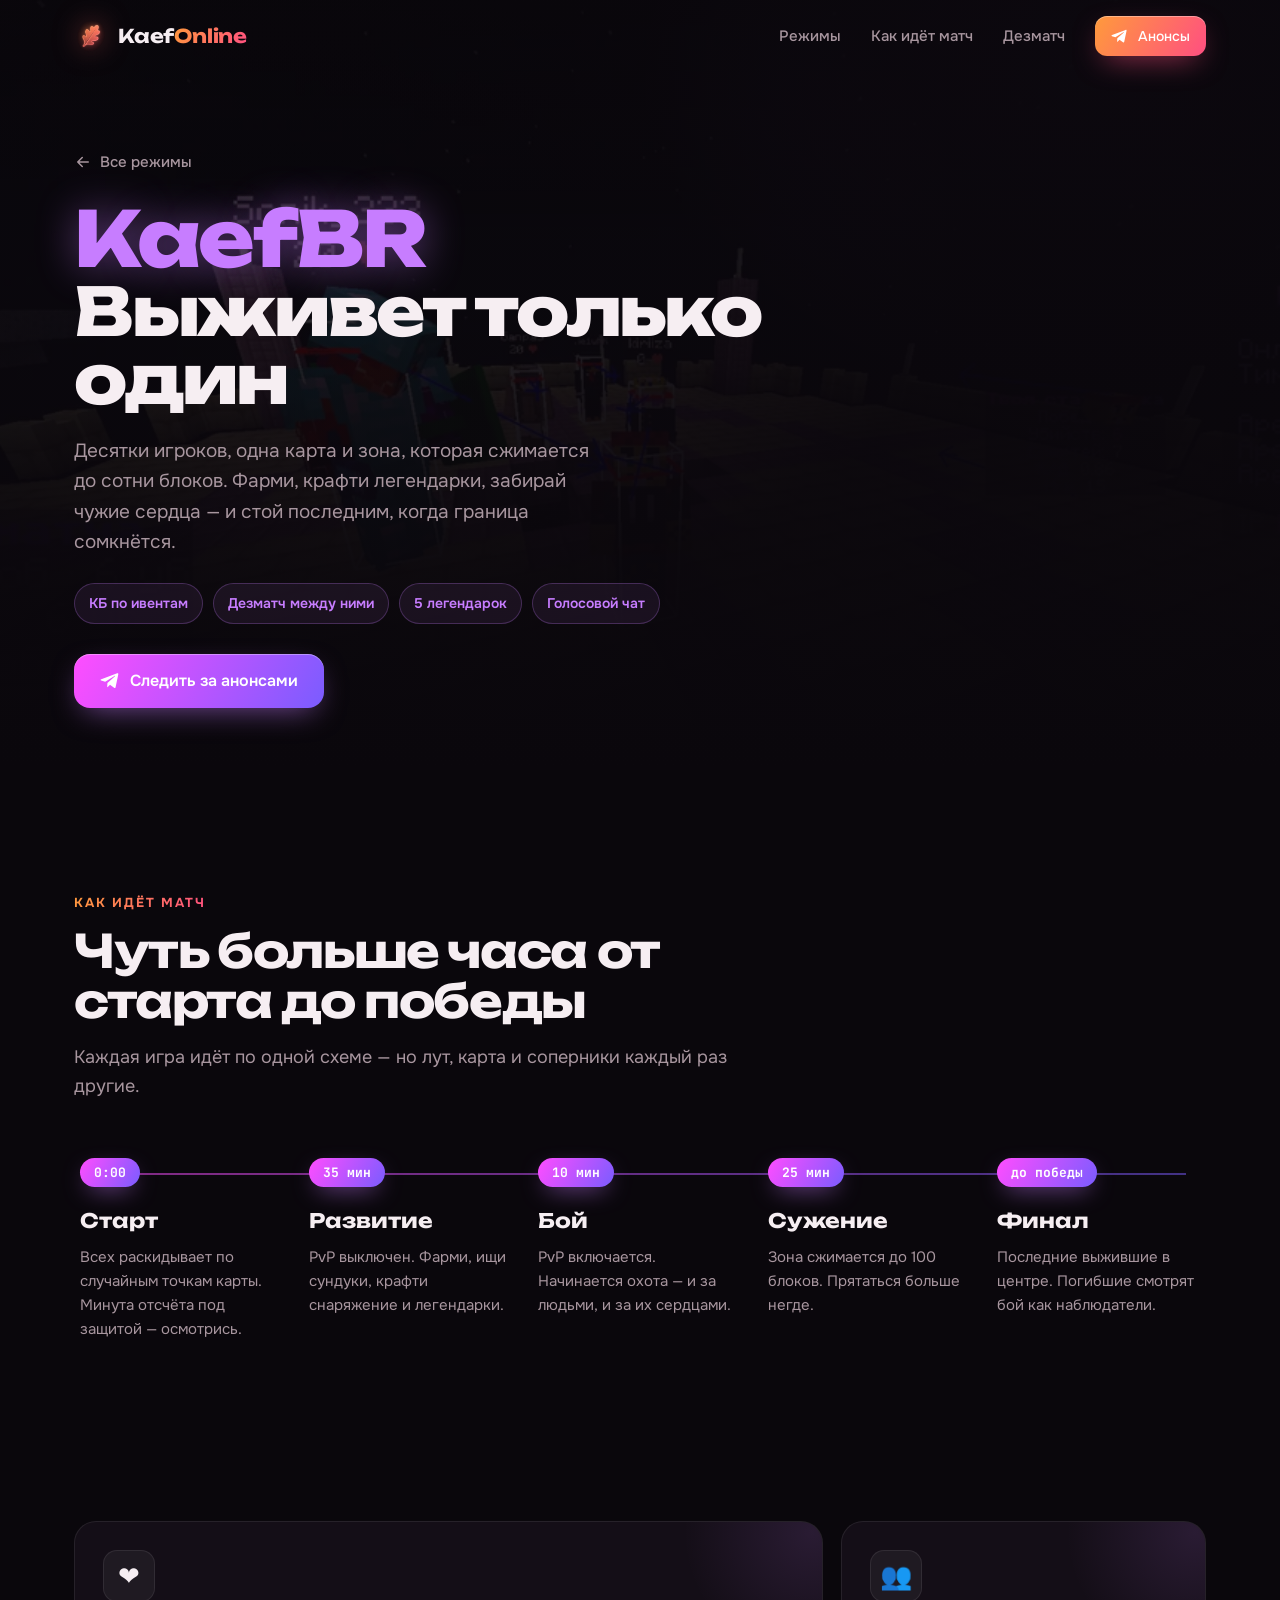
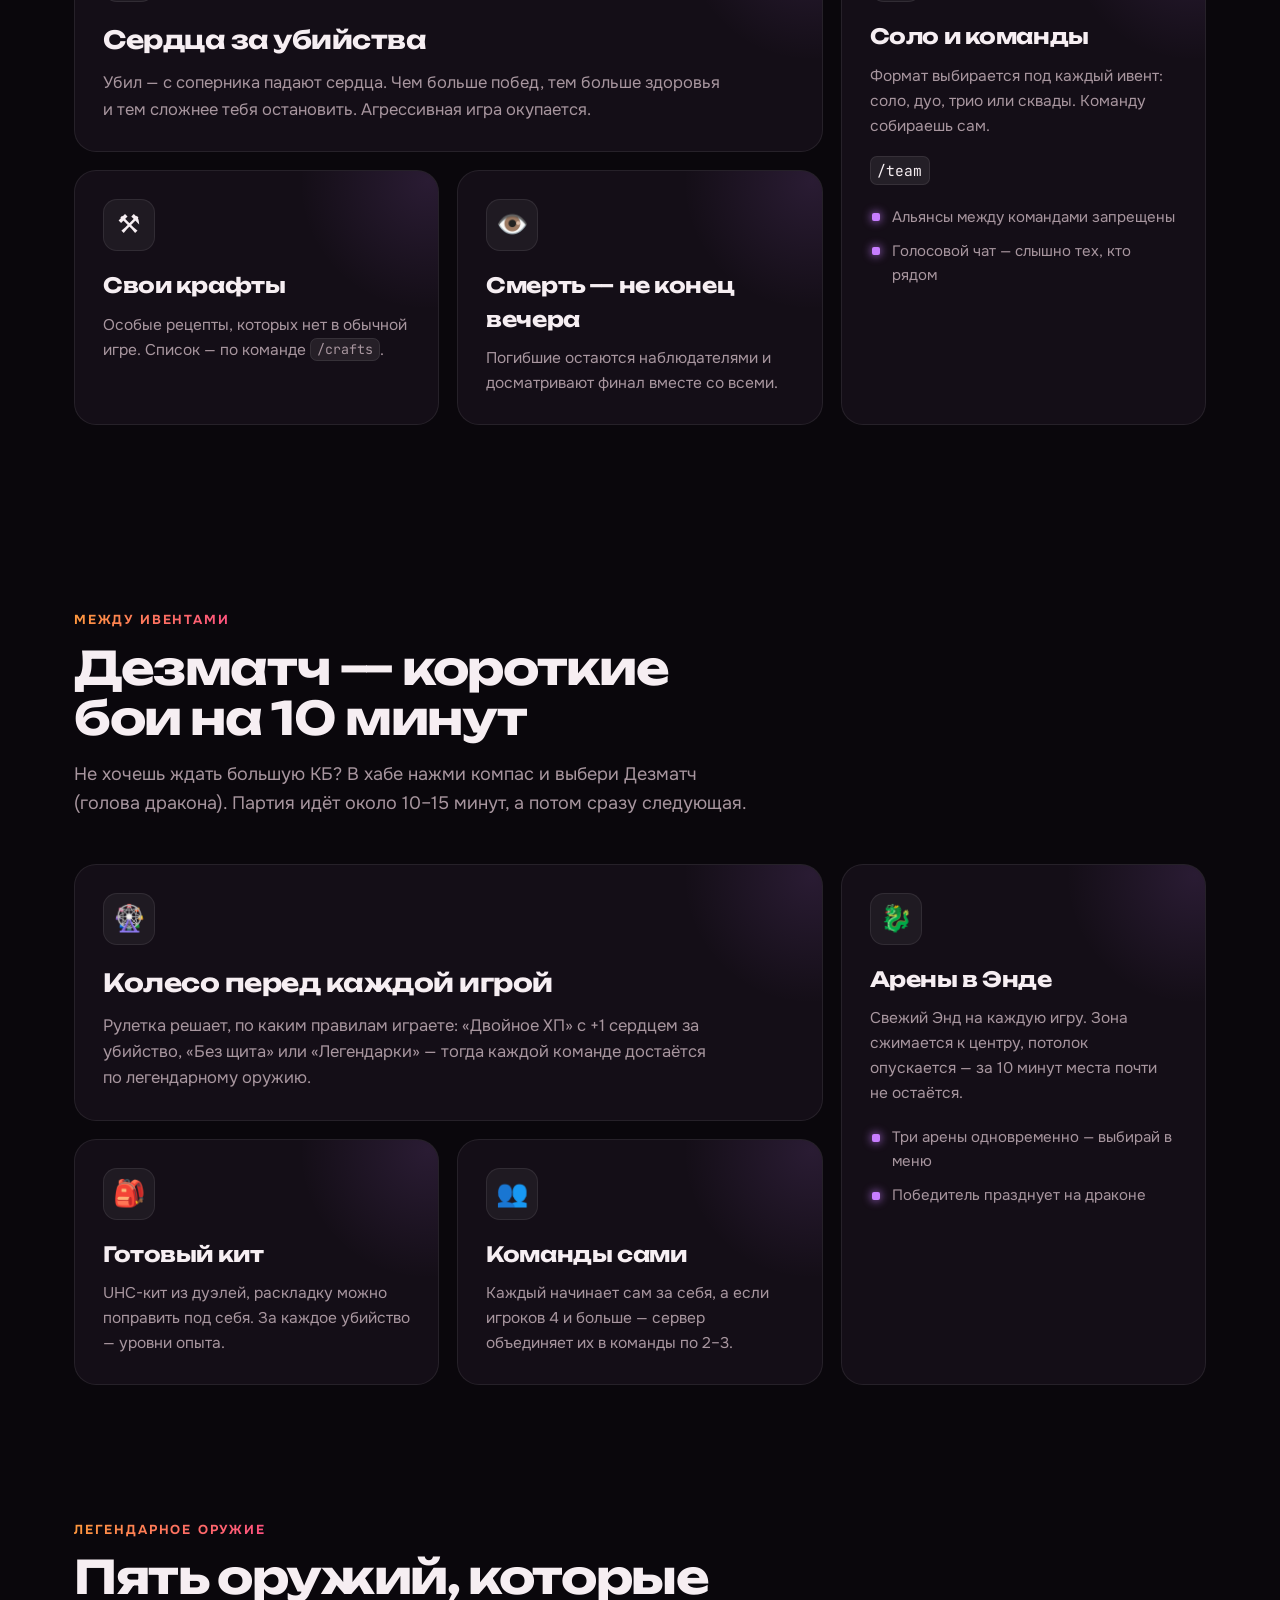
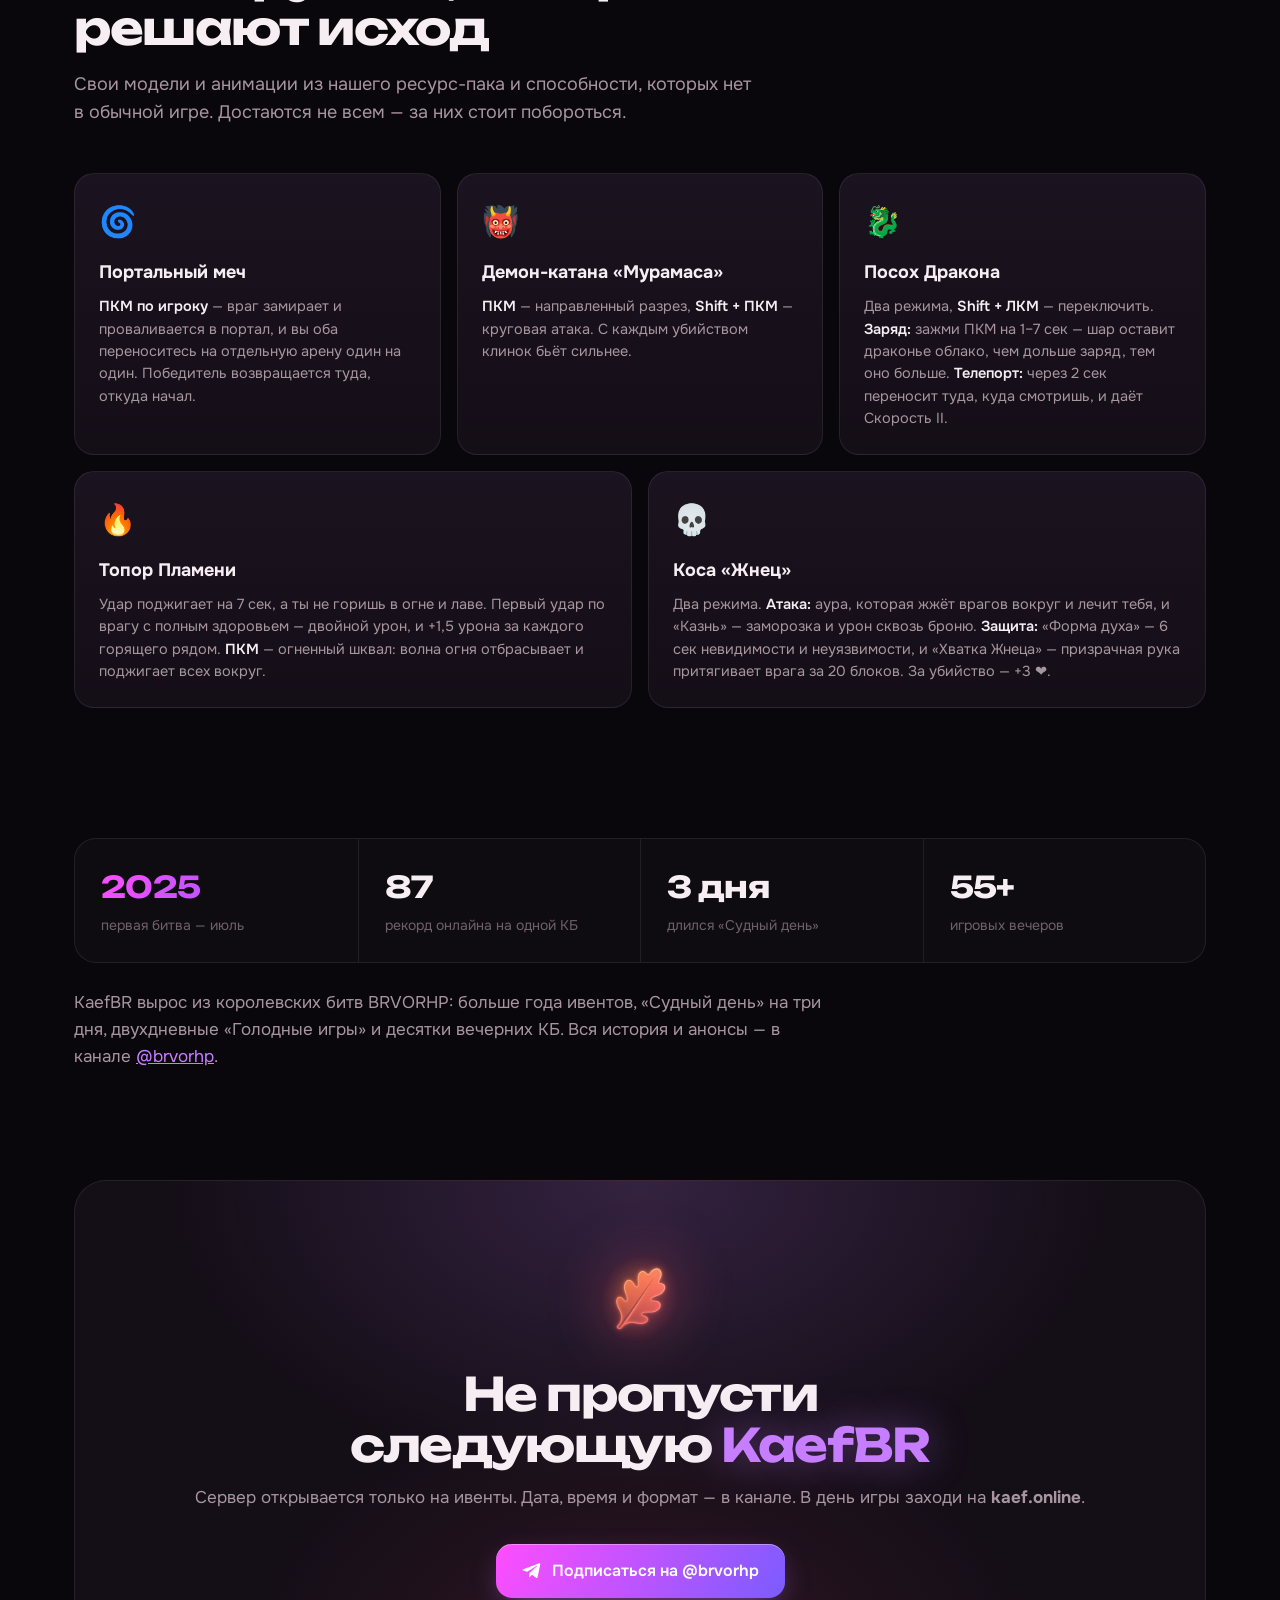
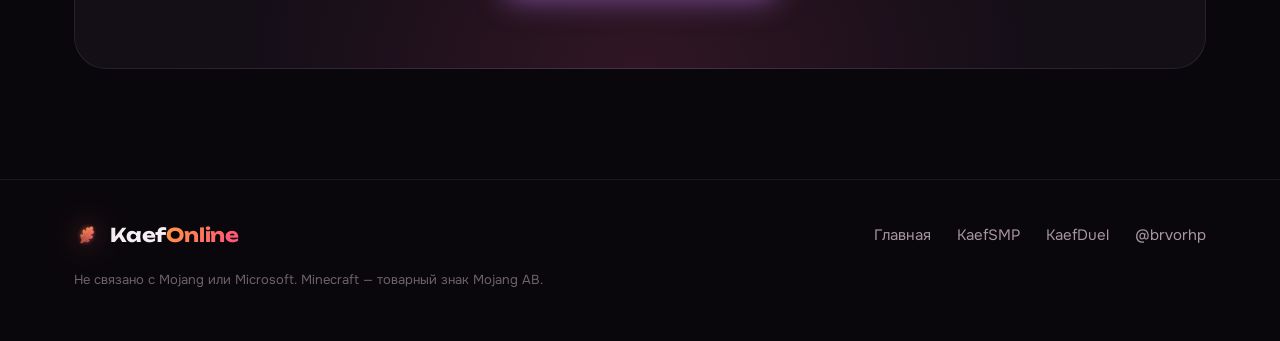
==== commit 91496074: "Update BR legendaries from the plugin code, fix mode card border Co-Authored-By: Claude Opus 5.5 <no" ====
--- a/br.html
+++ b/br.html
@@ -4,7 +4,7 @@
 <meta charset="utf-8">
 <meta name="viewport" content="width=device-width, initial-scale=1, viewport-fit=cover">
 <title>KaefBR — королевская битва · KaefOnline</title>
-<meta name="description" content="KaefBR — королевская битва KaefOnline: десятки игроков, сужающаяся зона, сердца за убийства, легендарное оружие и свои крафты. Только по ивентам, анонсы в @brvorhp.">
+<meta name="description" content="KaefBR — королевская битва KaefOnline: десятки игроков, сужающаяся зона, сердца за убийства, пять легендарных оружий и свои крафты. Только по ивентам, анонсы в @brvorhp.">
 <meta name="theme-color" content="#0a070c">
 <meta property="og:title" content="KaefBR — королевская битва">
 <meta property="og:description" content="Десятки игроков, сужающаяся зона, легендарное оружие. Анонсы ивентов в @brvorhp.">
@@ -15,8 +15,8 @@
 <link rel="preconnect" href="https://fonts.googleapis.com">
 <link rel="preconnect" href="https://fonts.gstatic.com" crossorigin>
 <link href="https://fonts.googleapis.com/css2?family=Onest:wght@400;500;600;700&family=Unbounded:wght@500;700;800&family=JetBrains+Mono:wght@500;700&display=swap" rel="stylesheet">
-<link rel="stylesheet" href="assets/site.css?v=5">
-<link rel="stylesheet" href="assets/mode.css?v=5">
+<link rel="stylesheet" href="assets/site.css?v=6">
+<link rel="stylesheet" href="assets/mode.css?v=6">
 </head>
 <body class="br-page">
 
@@ -47,7 +47,7 @@
       <h1 class="rv d1"><span class="mp-word">KaefBR</span><br>Выживет только один</h1>
       <p class="lead rv d2">Десятки игроков, одна карта и зона, которая сжимается до сотни блоков. Фарми, крафти легендарки, забирай чужие сердца — и стой последним, когда граница сомкнётся.</p>
       <div class="mp-badges rv d3">
-        <span>КБ по ивентам</span><span>Дезматч между ними</span><span>6 легендарок</span><span>Голосовой чат</span>
+        <span>КБ по ивентам</span><span>Дезматч между ними</span><span>5 легендарок</span><span>Голосовой чат</span>
       </div>
       <div class="cta-row hero-cta rv d4">
         <a class="btn mp-btn" href="https://t.me/brvorhp"><svg><use href="#i-tg"/></svg>Следить за анонсами</a>
@@ -138,16 +138,15 @@
     <div class="wrap">
       <div class="sec-head rv">
         <span class="kicker">Легендарное оружие</span>
-        <h2>Шесть оружий, которые решают исход</h2>
-        <p>Анимированные модели из нашего ресурс-пака. Достаются не всем — за них стоит побороться.</p>
+        <h2>Пять оружий, которые решают исход</h2>
+        <p>Свои модели и анимации из нашего ресурс-пака и способности, которых нет в обычной игре. Достаются не всем — за них стоит побороться.</p>
       </div>
       <div class="trim-grid legend-grid">
-        <div class="trim rv"><span>🌀</span><h3>Портал-меч</h3><p>Незеритовый меч</p></div>
-        <div class="trim rv d1"><span>👹</span><h3>Демон-катана</h3><p>Незеритовый меч</p></div>
-        <div class="trim rv d2"><span>🐉</span><h3>Посох дракона</h3><p>Фиолетовый посох</p></div>
-        <div class="trim rv"><span>⛈️</span><h3>Посох дракона</h3><p>Голубой посох дракона</p></div>
-        <div class="trim rv d1"><span>🔥</span><h3>Огненный топор</h3><p>Незеритовый топор</p></div>
-        <div class="trim rv d2"><span>💀</span><h3>Коса Жнеца</h3><p>Незеритовая коса</p></div>
+        <div class="trim rv"><span>🌀</span><h3>Портальный меч</h3><p><b>ПКМ по игроку</b> — враг замирает и проваливается в портал, и вы оба переноситесь на отдельную арену один на один. Победитель возвращается туда, откуда начал.</p></div>
+        <div class="trim rv d1"><span>👹</span><h3>Демон-катана «Мурамаса»</h3><p><b>ПКМ</b> — направленный разрез, <b>Shift + ПКМ</b> — круговая атака. С каждым убийством клинок бьёт сильнее.</p></div>
+        <div class="trim rv d2"><span>🐉</span><h3>Посох Дракона</h3><p>Два режима, <b>Shift + ЛКМ</b> — переключить. <b>Заряд:</b> зажми ПКМ на 1–7 сек — шар оставит драконье облако, чем дольше заряд, тем оно больше. <b>Телепорт:</b> через 2 сек переносит туда, куда смотришь, и даёт Скорость II.</p></div>
+        <div class="trim rv"><span>🔥</span><h3>Топор Пламени</h3><p>Удар поджигает на 7 сек, а ты не горишь в огне и лаве. Первый удар по врагу с полным здоровьем — двойной урон, и +1,5 урона за каждого горящего рядом. <b>ПКМ</b> — огненный шквал: волна огня отбрасывает и поджигает всех вокруг.</p></div>
+        <div class="trim rv d1"><span>💀</span><h3>Коса «Жнец»</h3><p>Два режима. <b>Атака:</b> аура, которая жжёт врагов вокруг и лечит тебя, и «Казнь» — заморозка и урон сквозь броню. <b>Защита:</b> «Форма духа» — 6 сек невидимости и неуязвимости, и «Хватка Жнеца» — призрачная рука притягивает врага за 20 блоков. За убийство — +3 ❤.</p></div>
       </div>
     </div>
   </section>
@@ -187,6 +186,6 @@
 </footer>
 
 <div class="toast" role="status" aria-live="polite" data-toast>Адрес скопирован</div>
-<script src="assets/site.js?v=5" defer></script>
+<script src="assets/site.js?v=6" defer></script>
 </body>
 </html>
--- a/assets/mode.css
+++ b/assets/mode.css
@@ -99,8 +99,10 @@
   background:linear-gradient(120deg,var(--acc-a),var(--acc-b));box-shadow:0 8px 24px -8px rgba(var(--acc-rgb),.7);margin:12px 0 18px}
 .timeline h3{font-family:var(--display);font-size:20px;font-weight:700;margin-bottom:8px}
 .timeline p{color:var(--muted);font-size:15px}
-.legend-grid{grid-template-columns:repeat(3,minmax(0,1fr))}
-.legend-grid .trim p{color:var(--dim)}
+.legend-grid{grid-template-columns:repeat(6,minmax(0,1fr))}
+.legend-grid .trim{grid-column:span 2}
+.legend-grid .trim:nth-child(n+4){grid-column:span 3}
+.legend-grid .trim p b{color:var(--text);font-weight:600}
 .br-facts{margin-top:0}
 .br-facts li:first-child b{background:linear-gradient(120deg,var(--acc-a),var(--acc-b));-webkit-background-clip:text;background-clip:text;color:transparent}
 .br-history{color:var(--muted);font-size:17px;max-width:760px;margin-top:26px}
@@ -115,6 +117,7 @@
   .timeline li::before{content:"";position:absolute;left:-26px;top:10px;width:10px;height:10px;border-radius:50%;background:var(--acc);box-shadow:0 0 12px var(--acc)}
 }
 @media (max-width:760px){
-  .legend-grid{grid-template-columns:repeat(2,minmax(0,1fr))}
+  .legend-grid{grid-template-columns:minmax(0,1fr)}
+  .legend-grid .trim,.legend-grid .trim:nth-child(n+4){grid-column:auto}
   .kits span{padding:11px 16px;font-size:14px}
 }
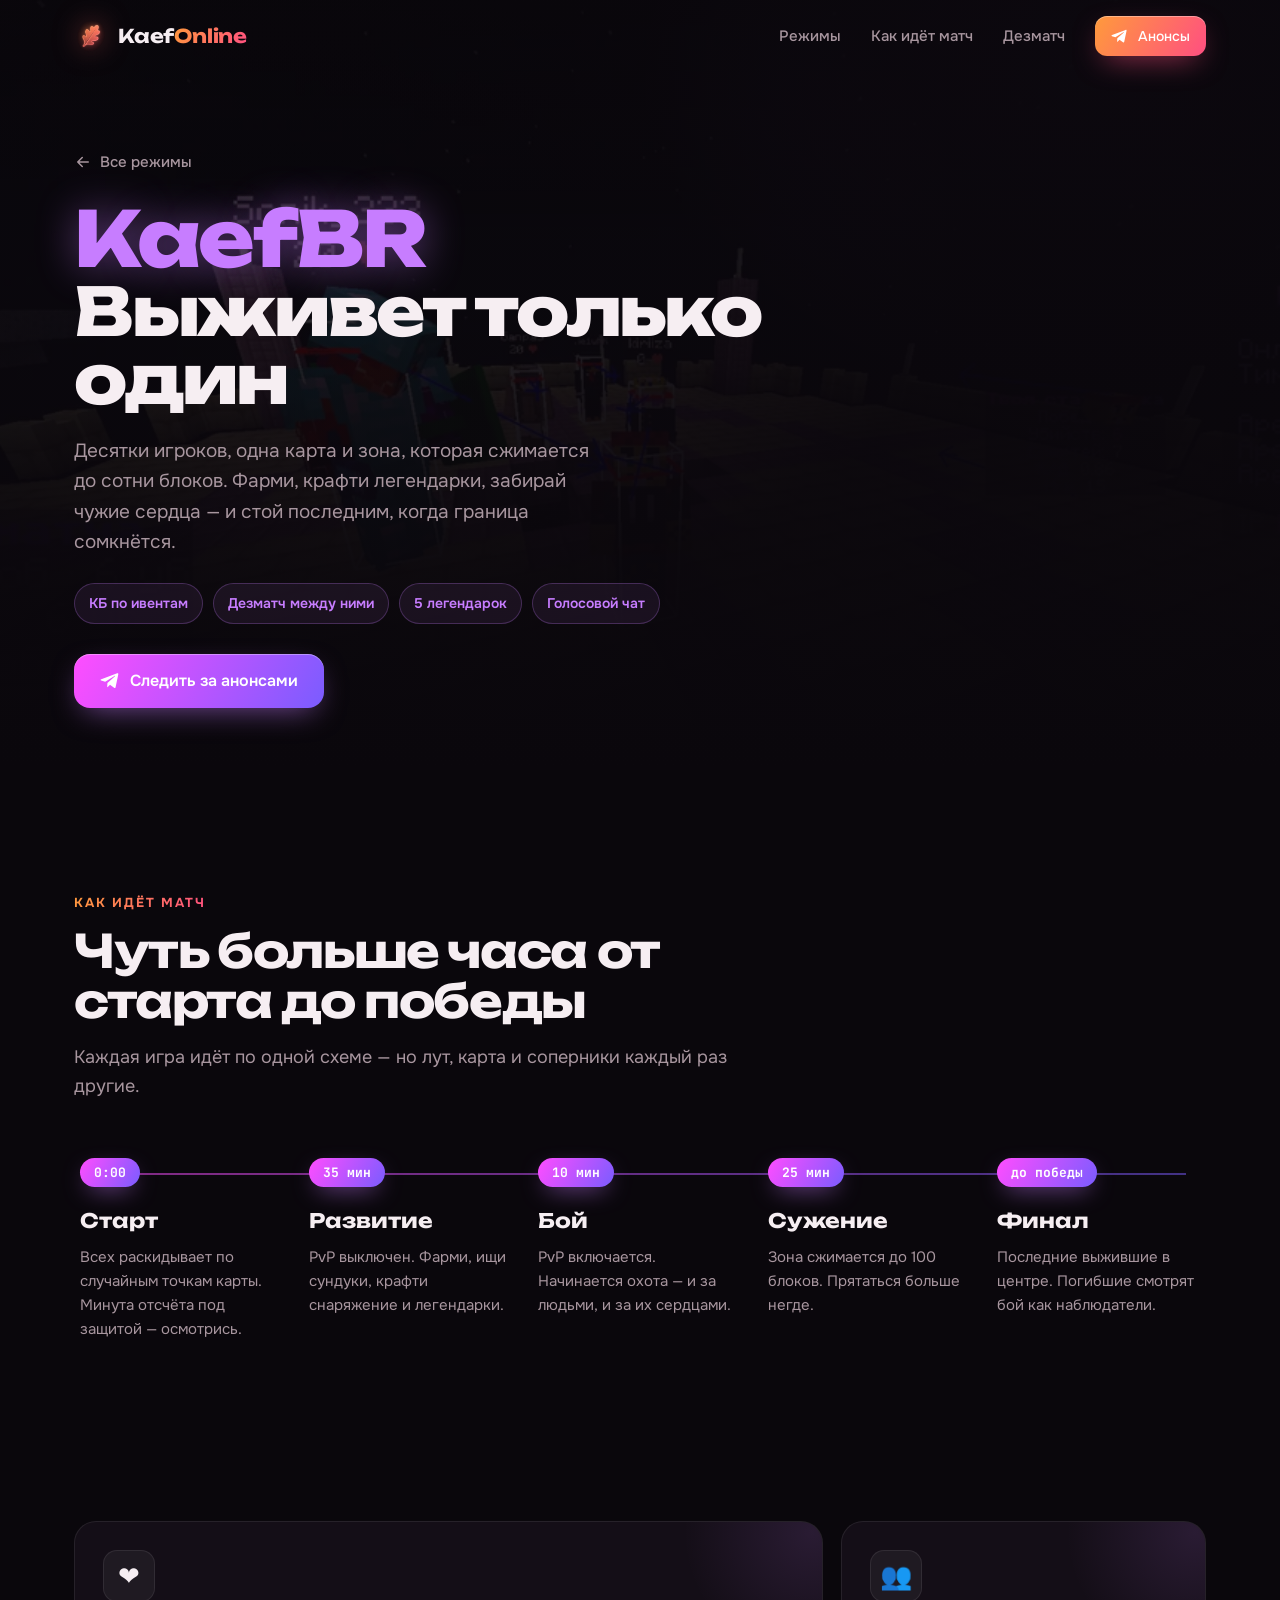
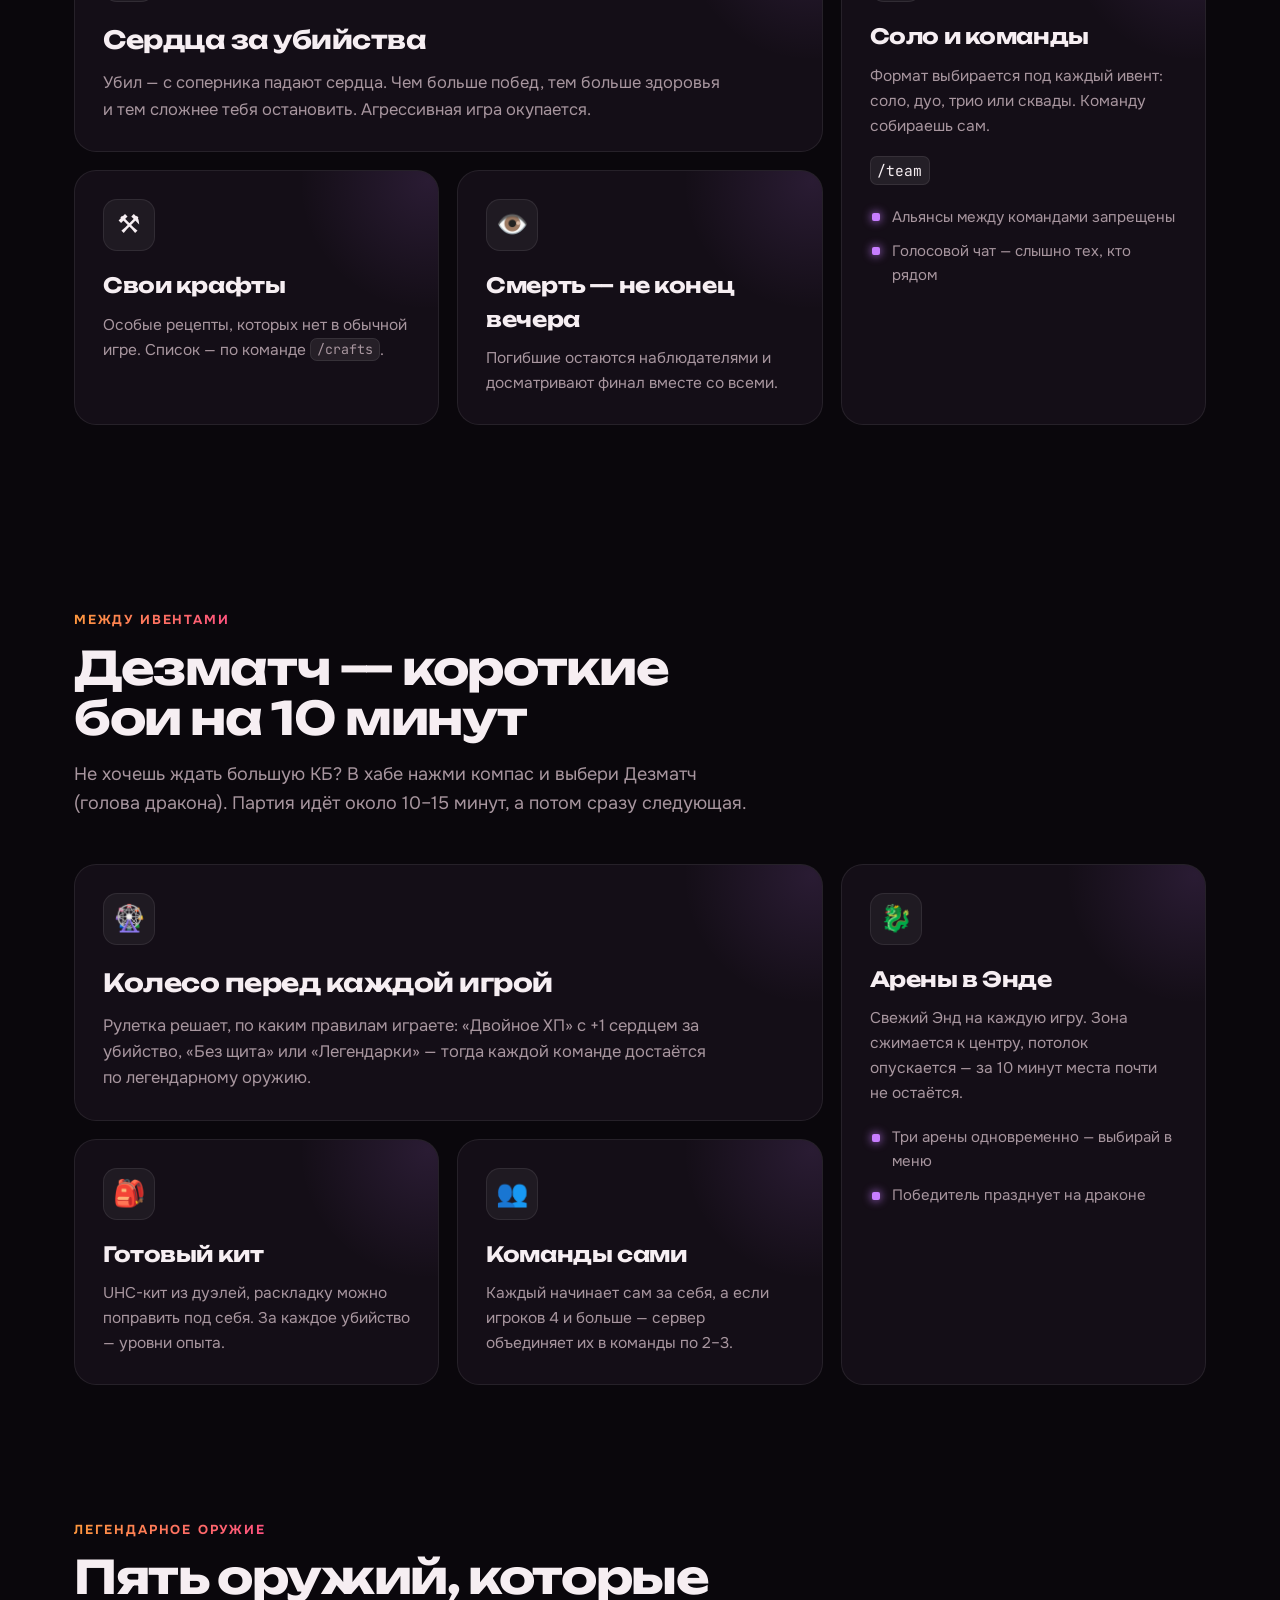
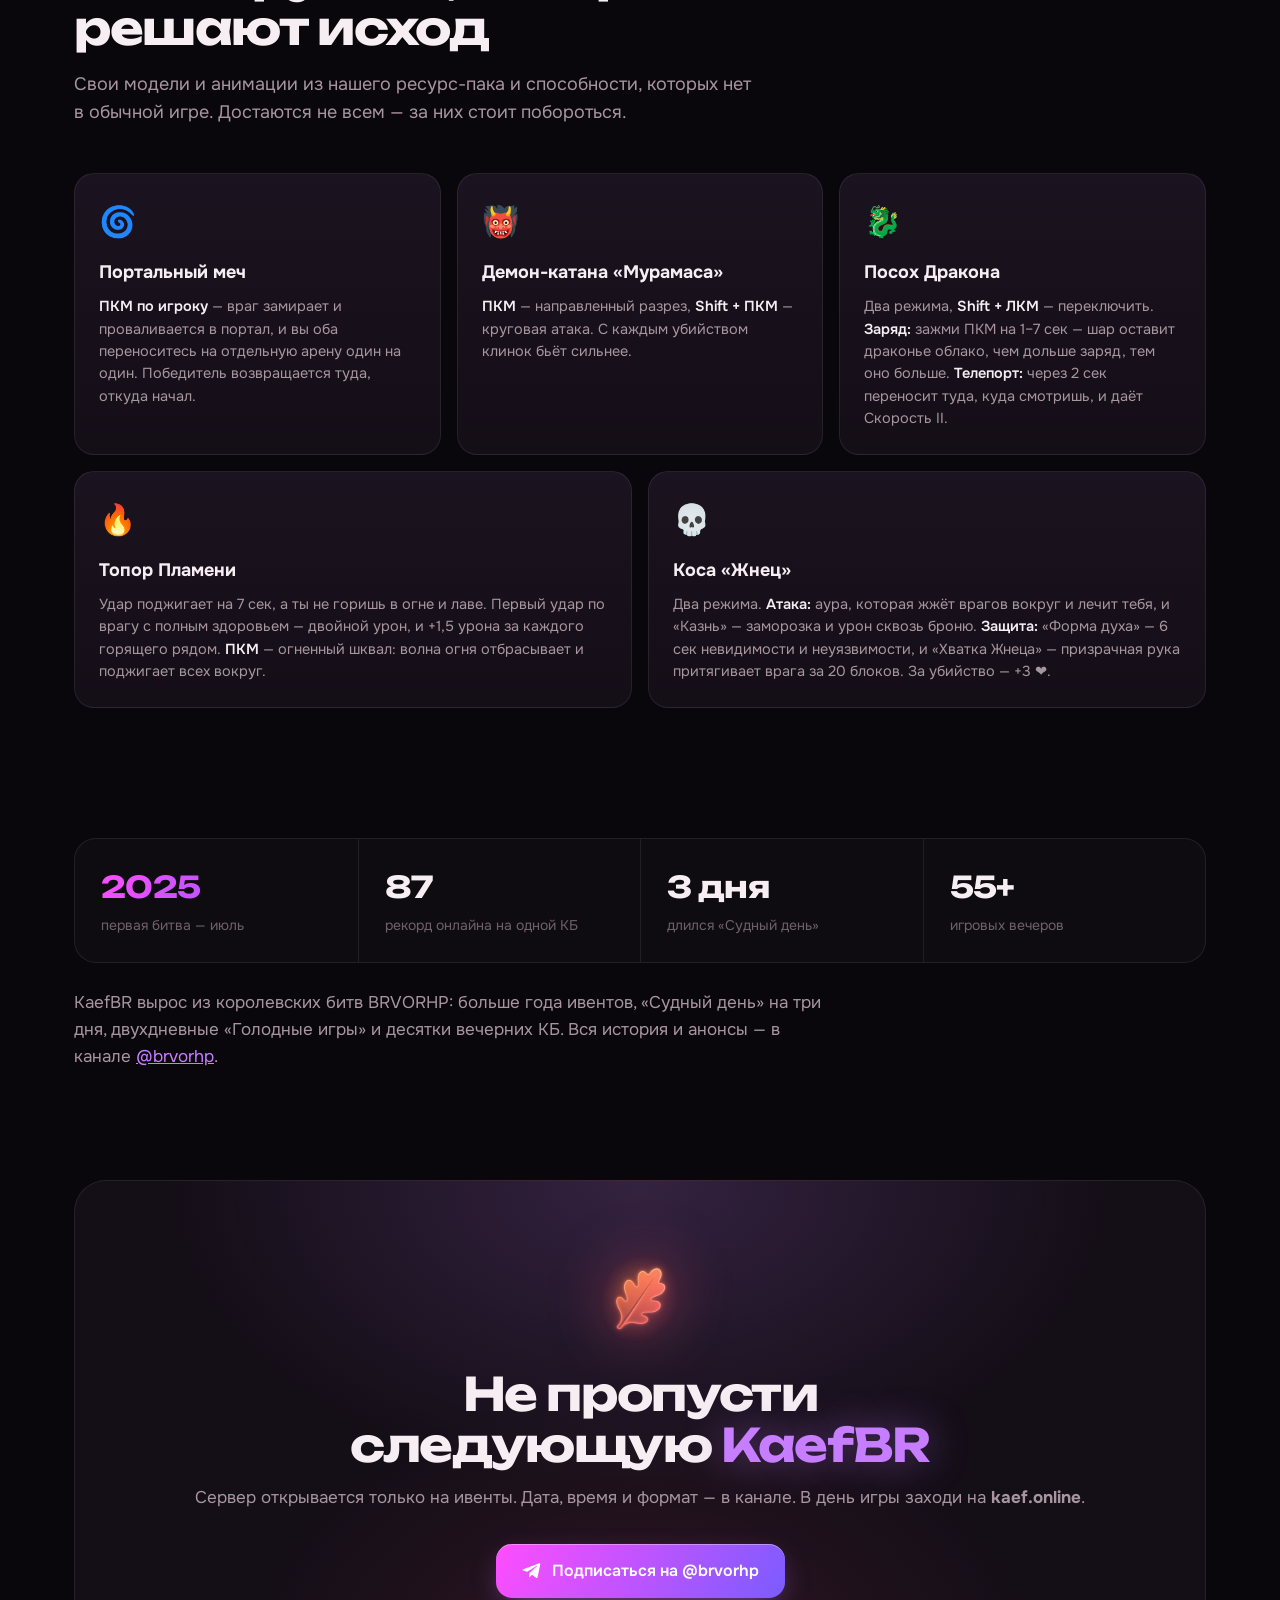
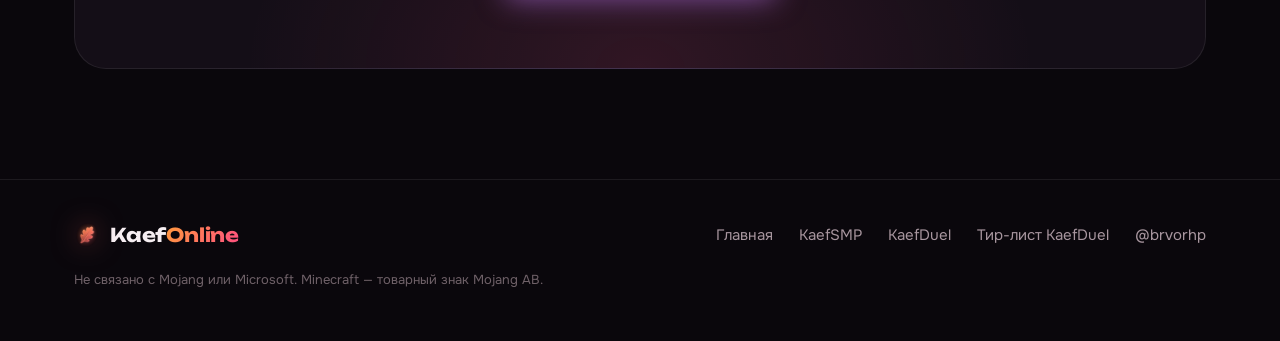
==== commit 75edcc4f: "Link the live tier list from the site Co-Authored-By: Claude Opus 5.5 <noreply@anthropic.com>" ====
--- a/br.html
+++ b/br.html
@@ -15,7 +15,7 @@
 <link rel="preconnect" href="https://fonts.googleapis.com">
 <link rel="preconnect" href="https://fonts.gstatic.com" crossorigin>
 <link href="https://fonts.googleapis.com/css2?family=Onest:wght@400;500;600;700&family=Unbounded:wght@500;700;800&family=JetBrains+Mono:wght@500;700&display=swap" rel="stylesheet">
-<link rel="stylesheet" href="assets/site.css?v=6">
+<link rel="stylesheet" href="assets/site.css?v=7">
 <link rel="stylesheet" href="assets/mode.css?v=6">
 </head>
 <body class="br-page">
@@ -180,7 +180,7 @@
 <footer class="foot">
   <div class="wrap">
     <a class="brand" href="./"><img src="assets/leaf-256.webp" alt="" width="26" height="26"><span class="bw">Kaef<span>Online</span></span></a>
-    <nav><a href="./">Главная</a><a href="smp.html">KaefSMP</a><a href="duel.html">KaefDuel</a><a href="https://t.me/brvorhp">@brvorhp</a></nav>
+    <nav><a href="./">Главная</a><a href="smp.html">KaefSMP</a><a href="duel.html">KaefDuel</a><a href="https://tiers.kaef.online">Тир-лист KaefDuel</a><a href="https://t.me/brvorhp">@brvorhp</a></nav>
     <p>Не связано с Mojang или Microsoft. Minecraft — товарный знак Mojang AB.</p>
   </div>
 </footer>
--- a/assets/site.css
+++ b/assets/site.css
@@ -187,6 +187,9 @@
 .tier-card{position:relative;display:grid;grid-template-columns:minmax(0,1fr) minmax(0,1fr);gap:40px;align-items:center;padding:48px;border-radius:28px;overflow:hidden;
   background:radial-gradient(120% 140% at 100% 0%,rgba(255,179,71,.16),transparent 55%),var(--panel);border:1px solid var(--line)}
 .tier-copy p{color:var(--muted);margin-top:16px;font-size:17px;max-width:440px}
+.tier-btn{margin-top:24px}
+.tier-btn span{transition:transform .2s}
+.tier-btn:hover span{transform:translateX(4px)}
 .tier-ranks{display:grid;grid-template-columns:repeat(5,minmax(0,1fr));gap:10px}
 .tier-ranks span{display:grid;place-items:center;height:58px;border-radius:14px;font:800 17px var(--display);letter-spacing:-.01em;border:1px solid var(--line)}
 .t1{color:#ff5b5b;background:rgba(255,91,91,.12)}.t2{color:#ff9f40;background:rgba(255,159,64,.12)}.t3{color:#ffd84d;background:rgba(255,216,77,.1)}
